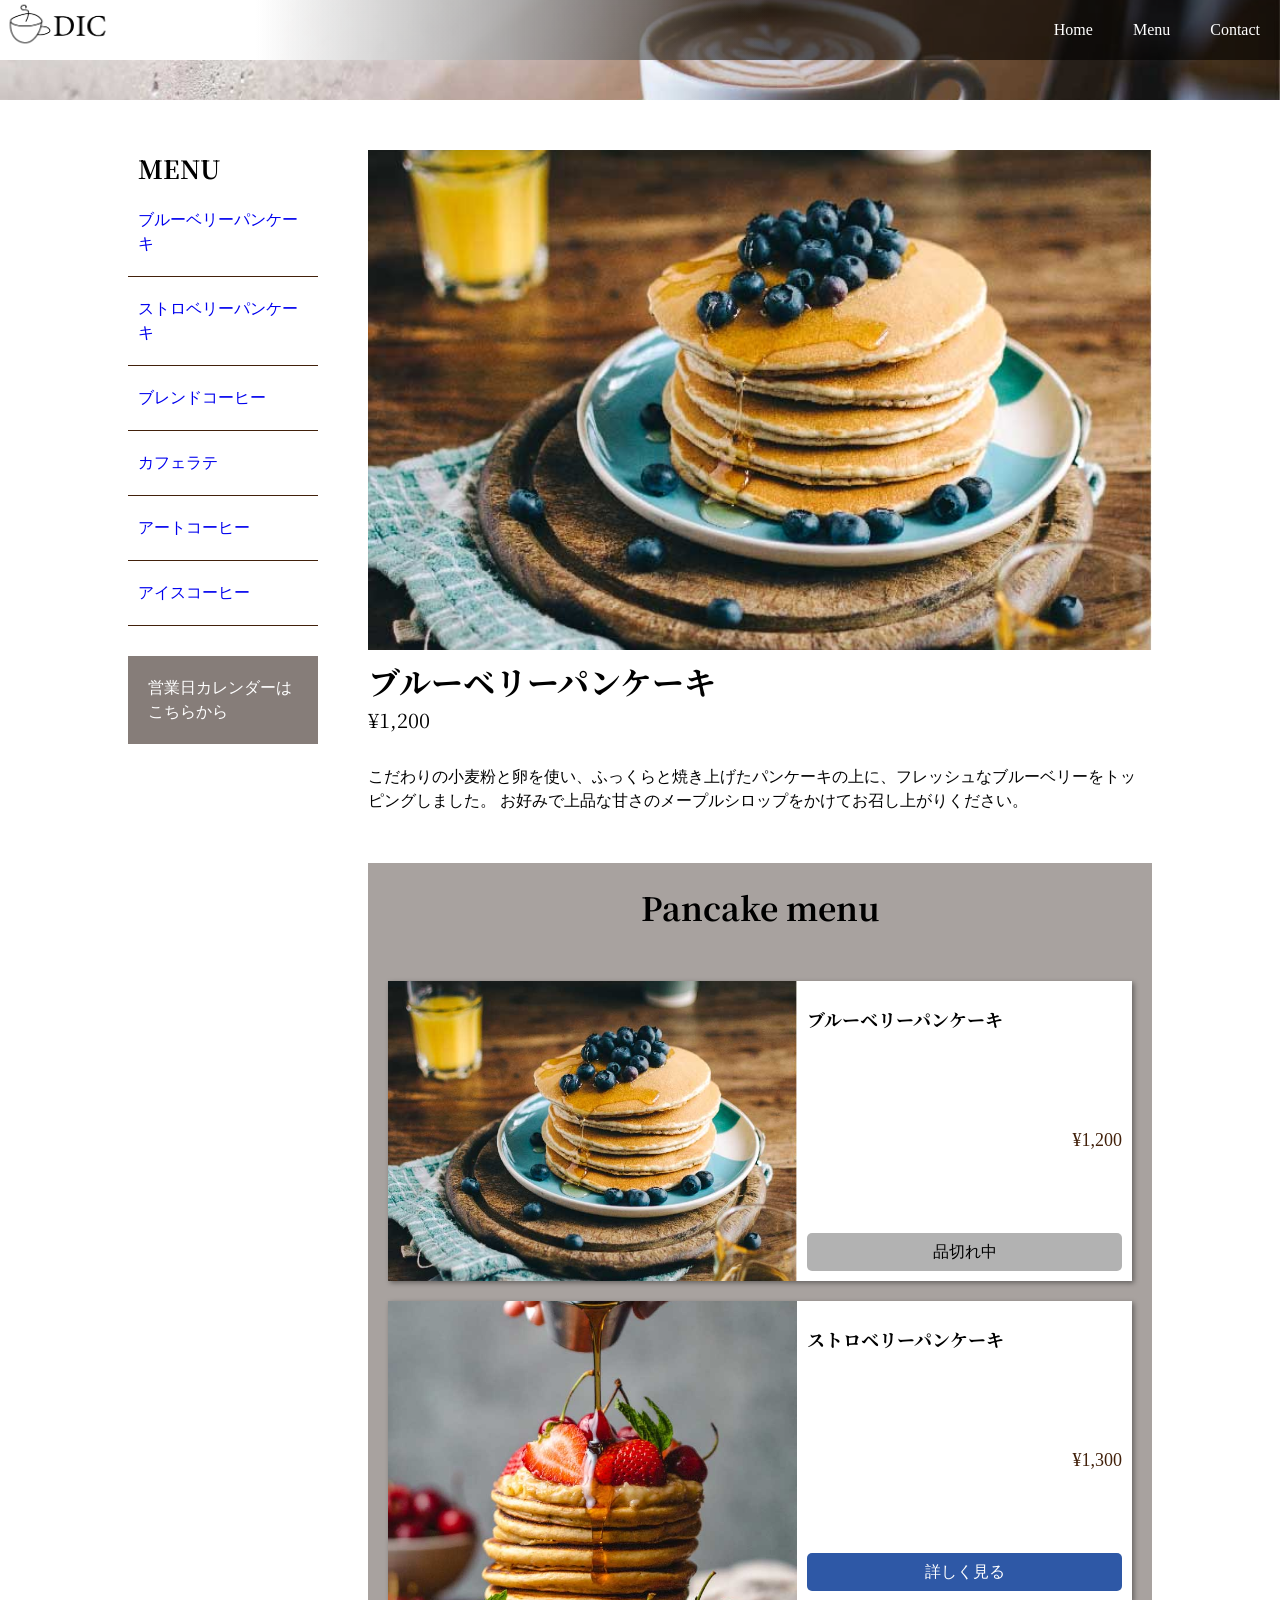
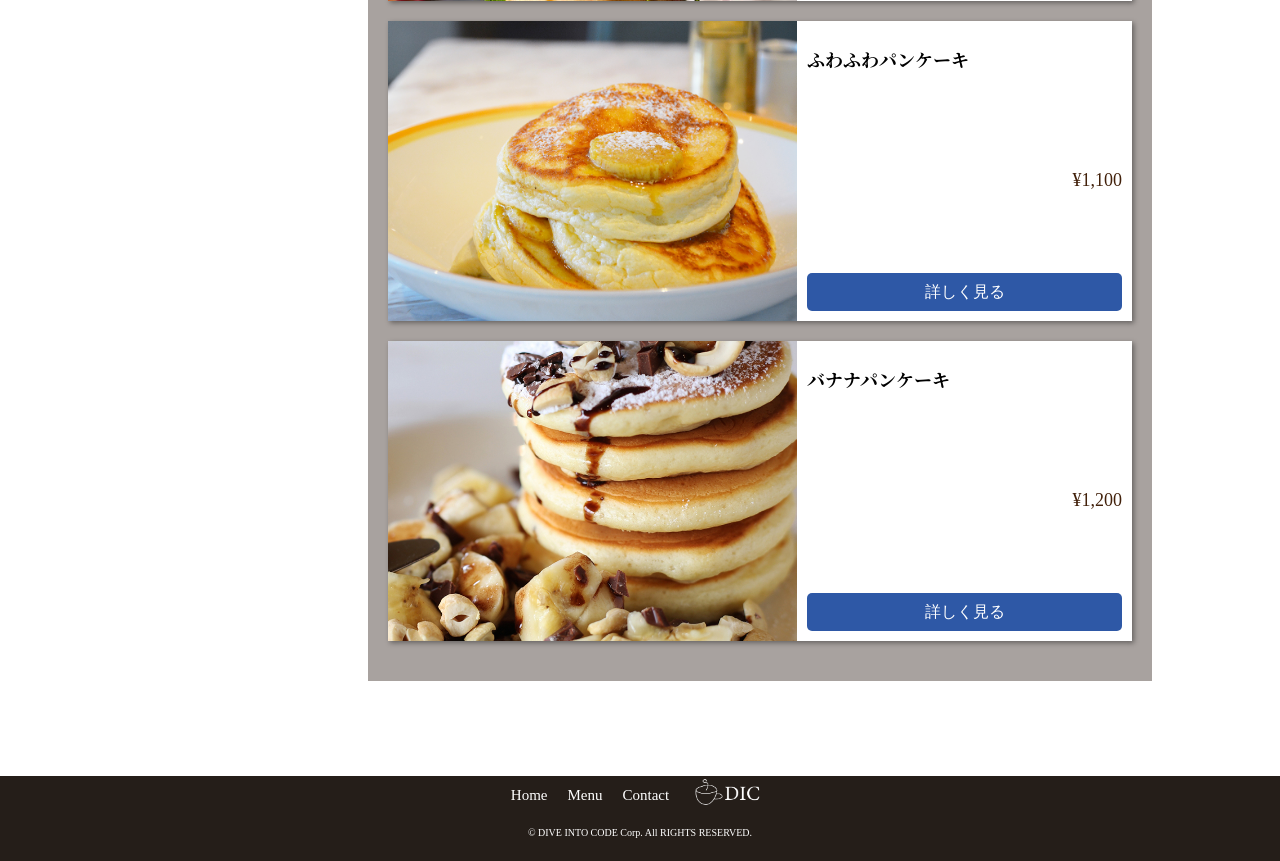
==== menu.html @ f594f24d "Merge bbb406f1175817c0da4ff9683591c1c044b6e471 into 86d24c7155bcbd02d6b9688bcfb902efb81bfc75" ====
<!DOCTYPE html>
<html>
  <head>
    <title>DIC cafe</title>
    <link href="css/normalize.css" rel="stylesheet">
    <link href="css/main.css" rel="stylesheet">
    <link href="https://fonts.googleapis.com/css2?family=Noto+Serif+JP:wght@400;700&display=swap" rel="stylesheet">
  </head>
  <body>
    <header>
      <nav class="header_nav">
        <a href="index.html"><img src="images/sample_logo_k.png" class="logo"></a>
        <ul class="global_nav">
          <a href="index.html" class="global_nav_item">
            <li>Home</li>
          </a>
          <a href="menu.html" class="global_nav_item">
            <li>Menu</li>
          </a>
          <a href="contact.html" class="global_nav_item">
            <li>Contact</li>
          </a>
        </ul>
      </nav>
      <div class="menu_key section_inner">
      </div>
    </header>
    <div class="wrapper section_inner">
      <nav class="side_menu">
        <h1 class="side_menu_title">MENU</h1>
        <ul>
          <a href="blueberry_pancakes.html" class="side_menu_item">
            <li>ブルーベリーパンケーキ</li>
          </a>
          <a href="strawberry_pancakes.html" class="side_menu_item">
            <li>ストロベリーパンケーキ</li>
          </a>
          <a href="#" class="side_menu_item">
            <li>ブレンドコーヒー</li>
          </a>
          <a href="#" class="side_menu_item">
            <li>カフェラテ</li>
          </a>
          <a href="#" class="side_menu_item">
            <li>アートコーヒー</li>
          </a>
          <a href="#" class="side_menu_item">
            <li>アイスコーヒー</li>
          </a>
        </ul>
        <aside class="side_ad">
          営業日カレンダーはこちらから
        </aside>
      </nav>
      <article class="main">
        <section>
          <img src="images/sample_pancake1.jpg" class="menu_image">
          <h1 class="menu_name">ブルーベリーパンケーキ</h1>
          <p class="menu_price">¥1,200</p>
          <p>
            こだわりの小麦粉と卵を使い、ふっくらと焼き上げたパンケーキの上に、フレッシュなブルーベリーをトッピングしました。
            お好みで上品な甘さのメープルシロップをかけてお召し上がりください。
          </p>
        </section>
       
        <section class="pancake_menu">
          <h1 class="section_title">Pancake menu</h1>
          <ul class="menu_list2">
            <li class="menu_item2">
              <div class="menu_item_content">
                <h2 class="menu_item_title">ブルーベリーパンケーキ</h2>
                <p class="menu_item_price">¥1,200</p>
                <button class="btn btn-disabled">品切れ中</button>
              </div>
              <img src="images/sample_pancake1.jpg" class="menu_item_image">
            </li>
            <li class="menu_item2">
              <div class="menu_item_content">
                <h2 class="menu_item_title">ストロベリーパンケーキ</h2>
                <p class="menu_item_price">¥1,300</p>
                <button class="btn btn-detail">詳しく見る</button>
              </div>
              <img src="images/sample_pancake2.jpg" class="menu_item_image">
            </li>
            <li class="menu_item2">
              <div class="menu_item_content">
                <h2 class="menu_item_title">ふわふわパンケーキ</h2>
                <p class="menu_item_price">¥1,100</p>
                <button class="btn btn-detail">詳しく見る</button>
              </div>
              <img src="images/sample_pancake3.jpg" class="menu_item_image">
            </li>
            <li class="menu_item2">
              <div class="menu_item_content">
                <h2 class="menu_item_title">バナナパンケーキ</h2>
                <p class="menu_item_price">¥1,200</p>
                <button class="btn btn-detail">詳しく見る</button>
              </div>
              <img src="images/sample_pancake4.jpg" class="menu_item_image">
            </li>
          </ul>
        </section>
      </article>
    </div>
    <footer class="footer">
      <nav>
        <ul class="footer_nav">
          <a href="index.html" class="footer_nav_item">
            <li>Home</li>
          </a>
          <a href="menu.html" class="footer_nav_item">
            <li>Menu</li>
          </a>
          <a href="contact.html" class="footer_nav_item">
            <li>Contact</li>
          </a>
          <a href="index.html" class="footer_nav_item">
            <li>
              <img src="images/sample_logo_w.png" class="footer_logo">
            </li>
          </a>
        </ul>
      </nav>
      <p class="footer_right">© DIVE INTO CODE Corp. All RIGHTS RESERVED.</p>
    </footer>
  </body>
</html>
---- css/main.css ----
@import 'bulma/css/bulma.css';
html {
  height: 100%;
}
body {
  position: relative;
  padding-bottom: 75px;
  min-height: 100%;
}
.center {
  text-align: center;
}

/* header */
.header_nav {
  background: linear-gradient(90deg, #fff 20%, rgba(0,0,0,.6) 60%);
  display: flex;
  justify-content: space-between;
  align-items: stretch;
  height: 60px;
  position: fixed;
  top: 0;
  width: 100%;
}
.logo {
  width: 120px;
  display: flex;
  align-items: center;
}
.logo img{
  width: 100%;
}
.global_nav {
  display: flex;
  justify-content: flex-end;
  align-items: stretch;
}
.global_nav_item {
  padding: 0 20px;
  display: flex;
  flex-direction: column;
  justify-content: center;
  color: #fff;
  text-decoration: none;
}
.global_nav_item:hover {
  background: #fff;
  color: #42210b;
}

/* footer */
.footer {
  width: 100%;
  background: #251e19;
  position: absolute;
  bottom: -75px;
  padding-bottom: 10px;
  height: 75px;
}
.footer_nav {
  display: flex;
  justify-content: center;
  margin-bottom: 10px;
}
.footer_nav_item {
  padding: 0 10px;
  display: flex;
  flex-direction: column;
  justify-content: center;
  color: white;
  text-decoration: none;
  font-size: 15px;
}
.footer_logo {
  width: 80px;
}
.footer_right {
  color: white;
  text-align: center;
  font-size: 10px;
}

/* キービジュアル */
.key {
  height: 500px;
  background: center / cover no-repeat url("../images/sample_key.jpg");
  display: flex;
  flex-direction: column;
  justify-content: center;
  font-family: 'Noto Serif JP', serif;
}
.key h1{
  font-size: 2.5rem;
}

/* コンセプトセクション */
.concept_inner {
  display: flex;
  justify-content: space-between;
}
.concept_content {
  width: 60%;
}
.concept_image {
  width: 35%;
}

/* セクション共通 */
.section_inner {
  padding: 50px 10% 30px;
}
.section_title {
  font-family: 'Noto Serif JP', serif;
  text-align: center;
  margin-bottom: 50px;
}

/* 店舗情報セクション */
.info {
  display: flex;
}
.info_title {
  width: 80px;
}
.frame_area {
  position: relative;
  width: 100%;
  padding-top: 56.25%;
}
.frame_child{
  position: absolute;
  top: 0;
  right: 0;
  width: 100%;
  height: 100%;
}

/* メニューセクション */
.menu_section {
  background: url("../images/sample_menu_bg.jpg") no-repeat bottom;
  background-attachment: fixed;
}
.menu_title {
  display: inline-block;
  font-family: 'Noto Serif JP', serif;
  text-align: center;
  font-size: 1.5rem;
  color: #42210b;
  border-bottom: solid #42210b 1px;
  margin-bottom: 20px;
}

.coffee_menu {
  background: #fff;
  padding: 20px;
}
.caffee_menu_list_item {
  width: 49%;
  display: flex;
  flex-direction: row-reverse;
  align-items: center;
  padding: 10px;
}
.caffee_menu_image {
  width: 20%;
  border-radius: 50%;
}
.caffee_menu_content {
  width: 80%;
  padding: 10px;
}


/* メニューページ */
.menu_key {
  height: 100px;
  background: url("../images/sample_key.jpg") no-repeat center;
  background-size: cover;
}
.wrapper {
  display: flex;
}
.main {
  padding: 0 0 0 50px;
  width: calc(100% - 200px);
}

/* メニューページ - サイドメニュー */
.side_menu {
  width: 200px;
}
.side_menu_title {
  font-family: 'Noto Serif JP', serif;
  font-size: 25px;
  padding-left: 10px;
}
.side_menu_item {
  padding: 20px 10px;
  border-bottom: solid #42210b 1px;
  display: block;
  text-decoration: none;
}
.side_menu_item:hover {
  background: rgba(83,71,65,.3);
}
.side_ad {
  color: #fff;
  background: rgba(83,71,65,.7);
  padding: 20px;
  margin: 30px 0;
}

/* メニューページ - メイン */
.menu_image {
  width: 100%;
  height: 500px;
  object-fit: cover;
}
.menu_name {
  font-family: 'Noto Serif JP', serif;
}
.menu_price {
  font-family: 'Noto Serif JP', serif;
  font-size: 20px;
  margin-bottom: 30px;
}

.pancake_menu {
  background: rgba(83,71,65,.5);
  padding: 20px;
  margin-top: 50px;
}

/* cambio del css del menu */
.menu_list2 {
  justify-content: space-between;
  flex-wrap: wrap;
}
.menu_item2 {
  display: flex;
  flex-direction: row-reverse;
  box-shadow: 2px 2px 5px rgba(0,0,0,0.4);
  margin-bottom: 20px;
}


/* メニューアイテムコンポーネント */
.menu_list {
  display: flex;
  justify-content: space-between;
  flex-wrap: wrap;
}

.menu_list_recommended {
  /* トップページのメニューリストには別途paddingの設定（マルチクラス） */
  padding-bottom: 50px;
}

.menu_item {
  width: 49%;
  display: flex;
  flex-direction: row-reverse;
  box-shadow: 2px 2px 5px rgba(0,0,0,0.4);
  margin-bottom: 20px;
}
.menu_item_content {
  width: 45%;
  padding: 10px;
  display: flex;
  flex-direction: column;
  justify-content: space-between;
  background: #fff;
}
.menu_item_image {
  width: 55%;
  object-fit: cover;
  height: 300px;
}
.menu_item_price {
  color: #42210b;
  font-size: 18px;
  text-align: right;
}

.menu_item_title {
  font-size: 18px;
  font-family: 'Noto Serif JP', serif;
}

/* ボタンコンポーネント */
.btn {
  padding: 10px 20px;
  border: none;
  border-radius: 5px;
}
.btn-detail {
  background:#2e58a6;
  color: #fff;
}
.btn-disabled {
  background: rgba(0,0,0,0.3);
}
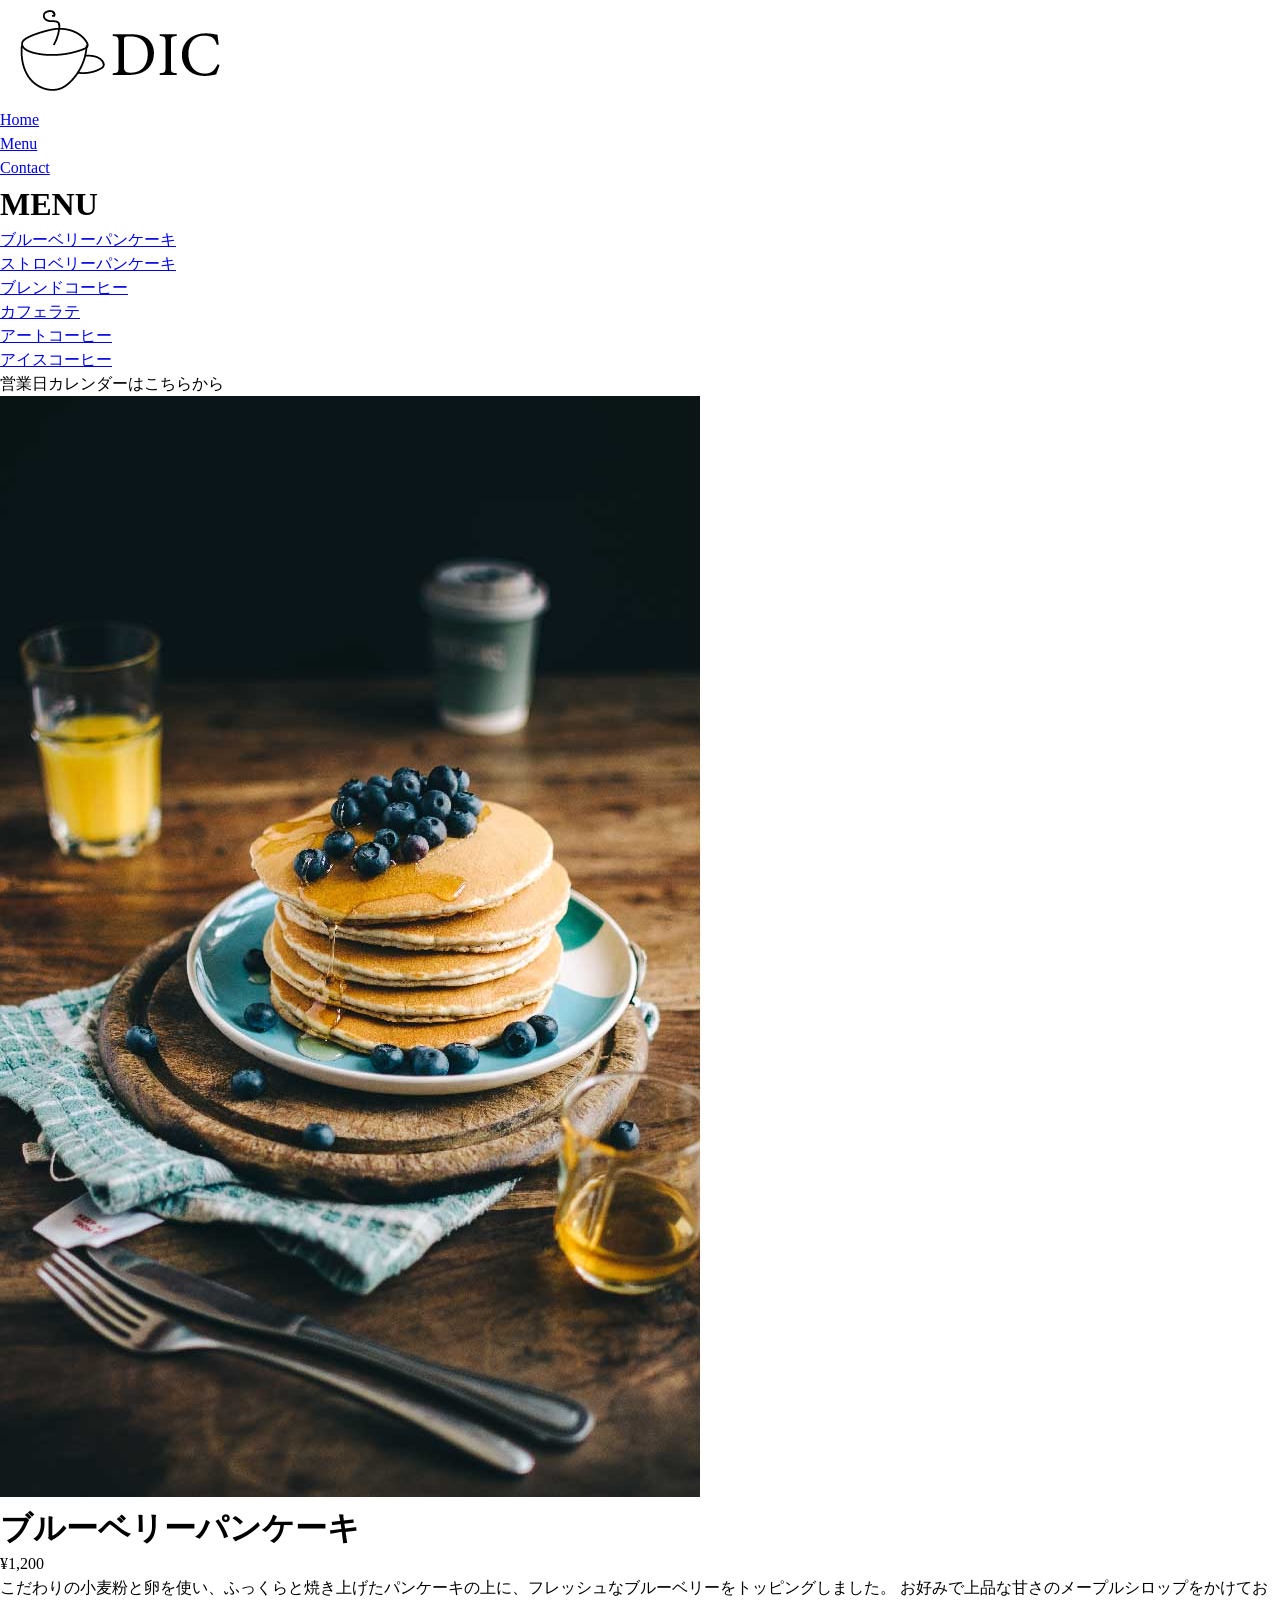
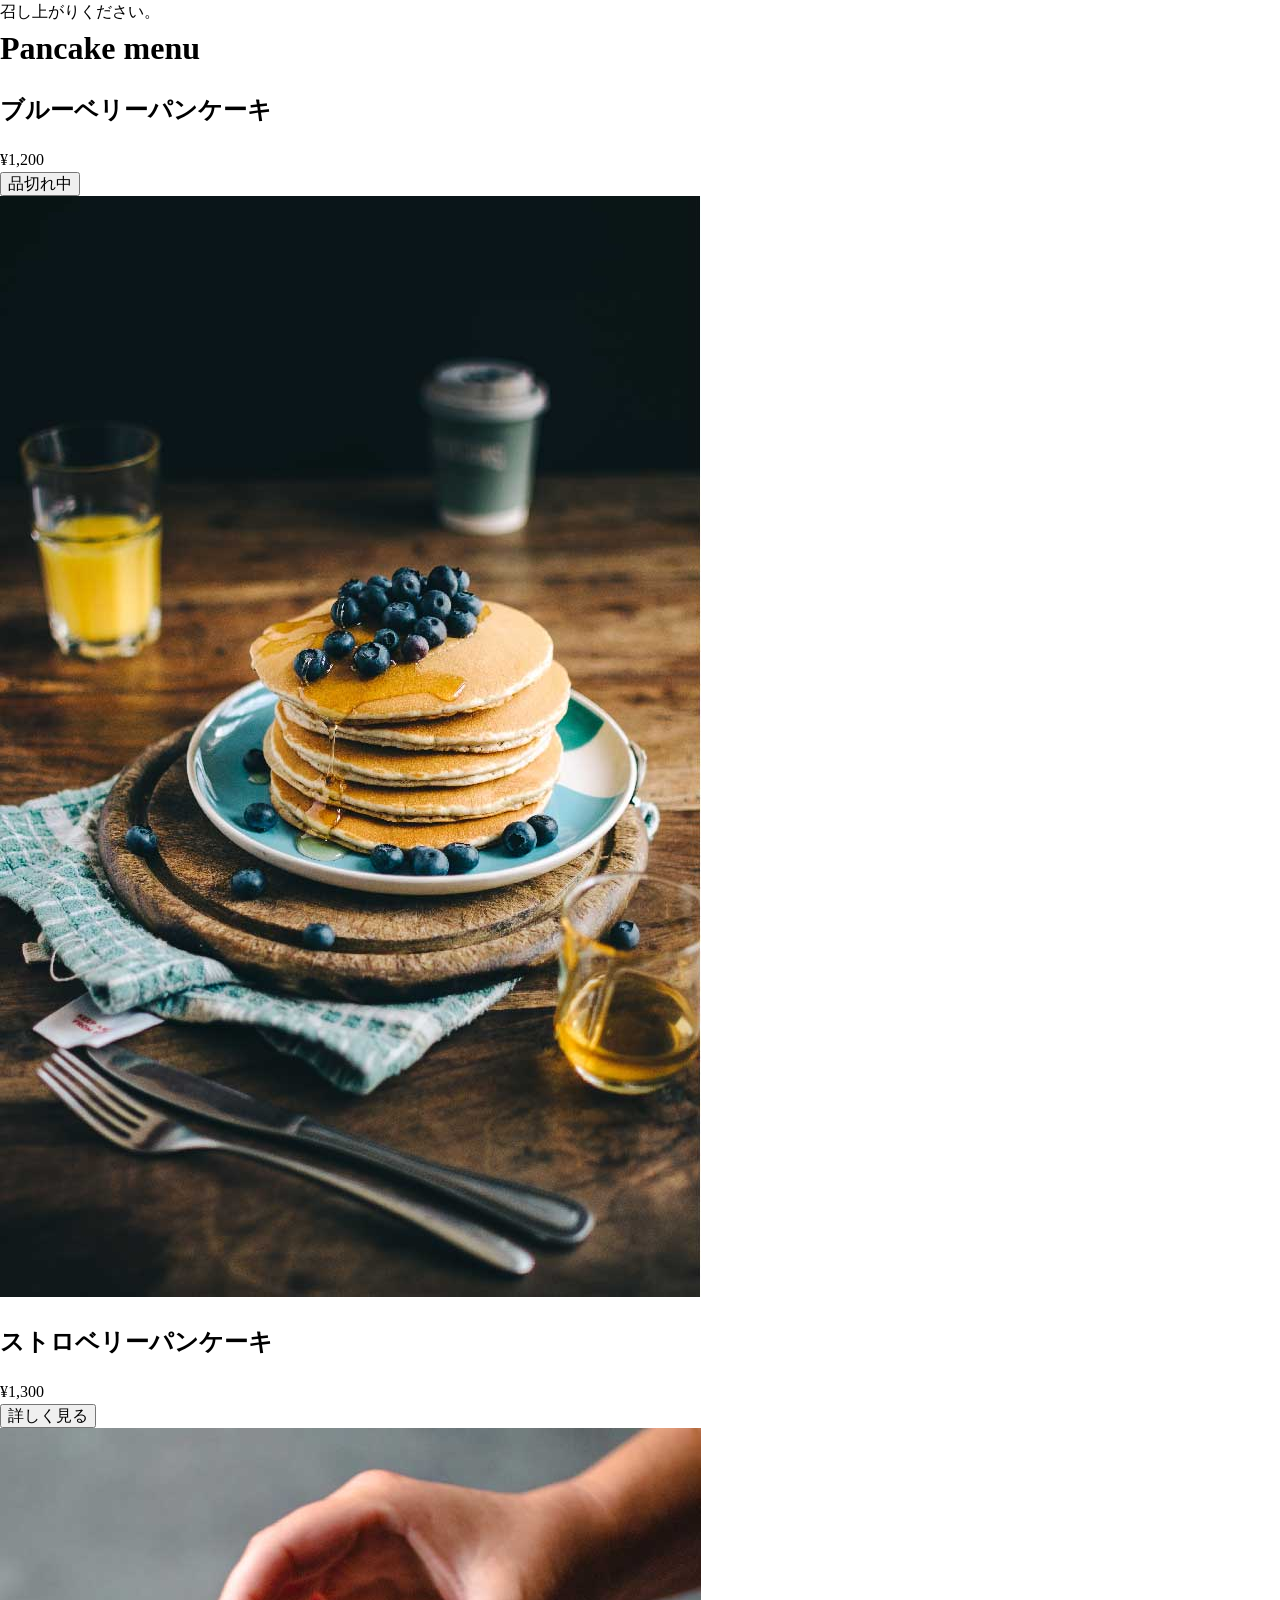
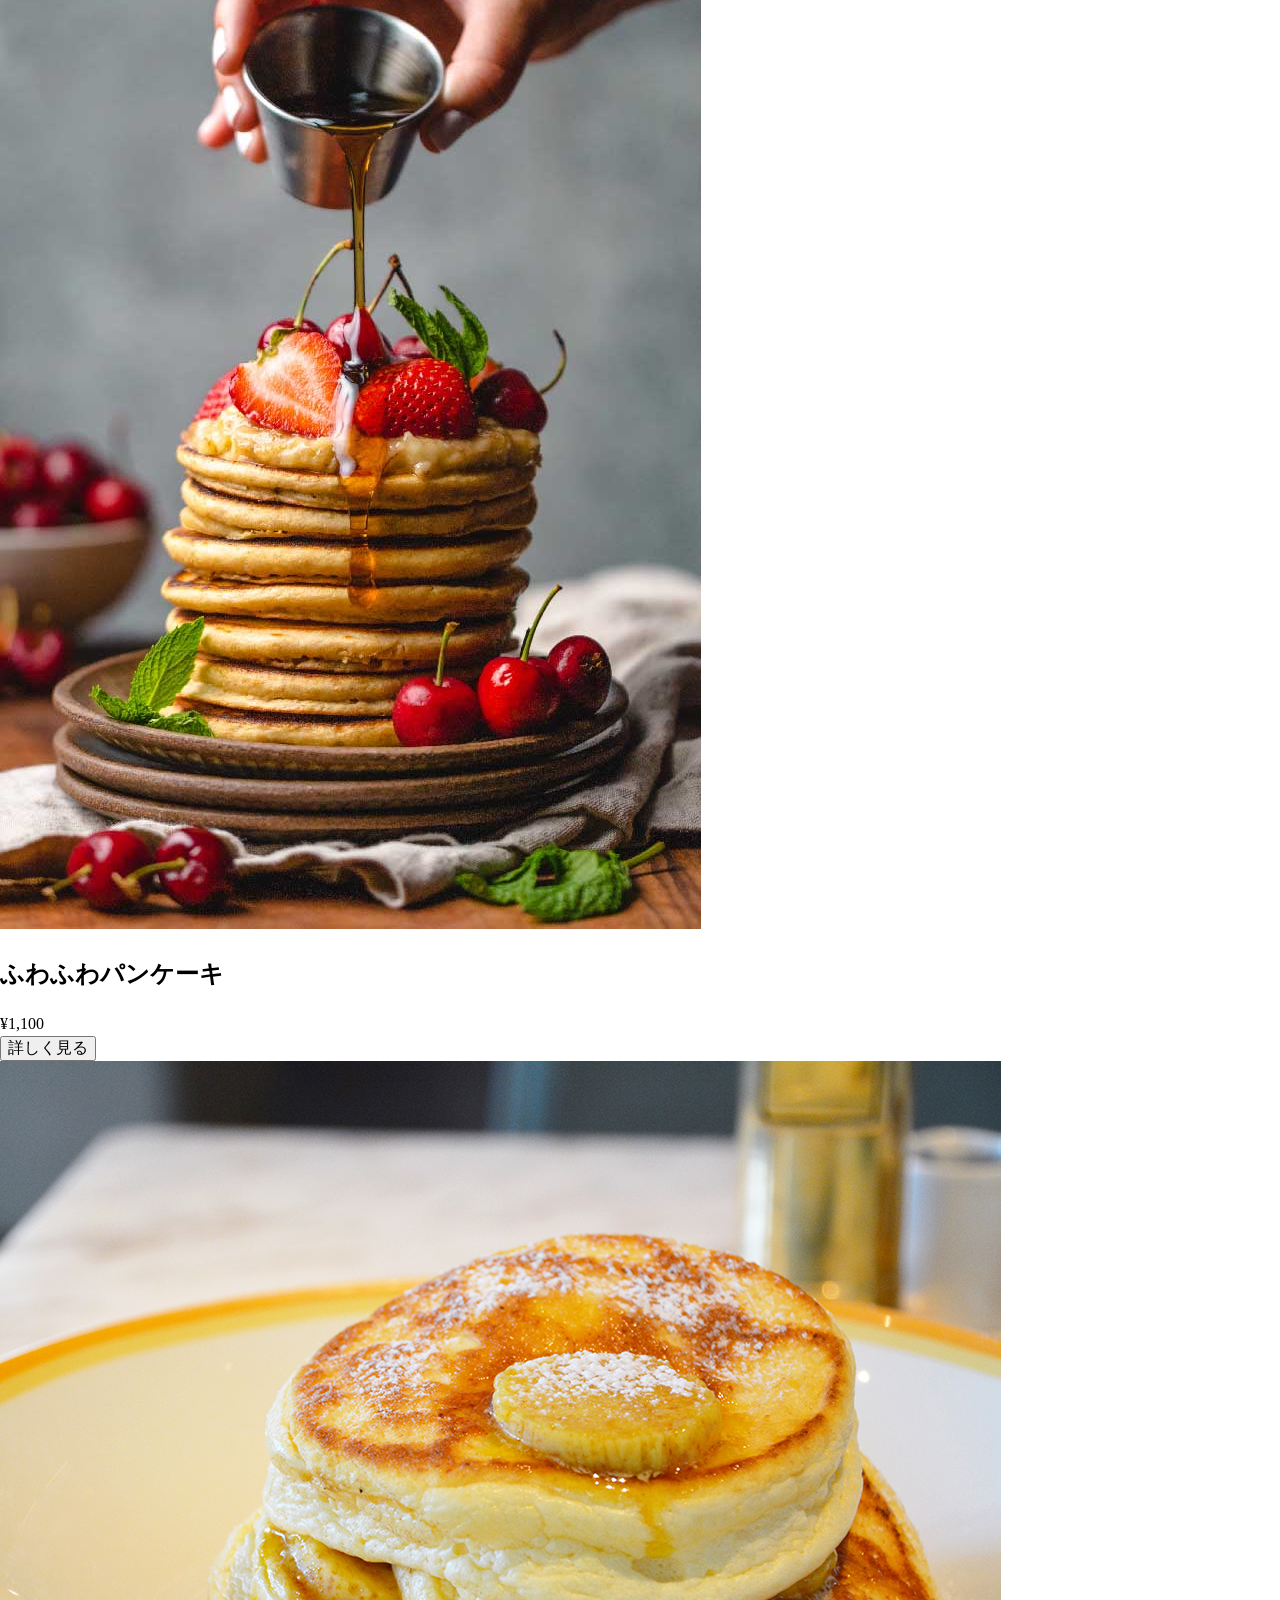
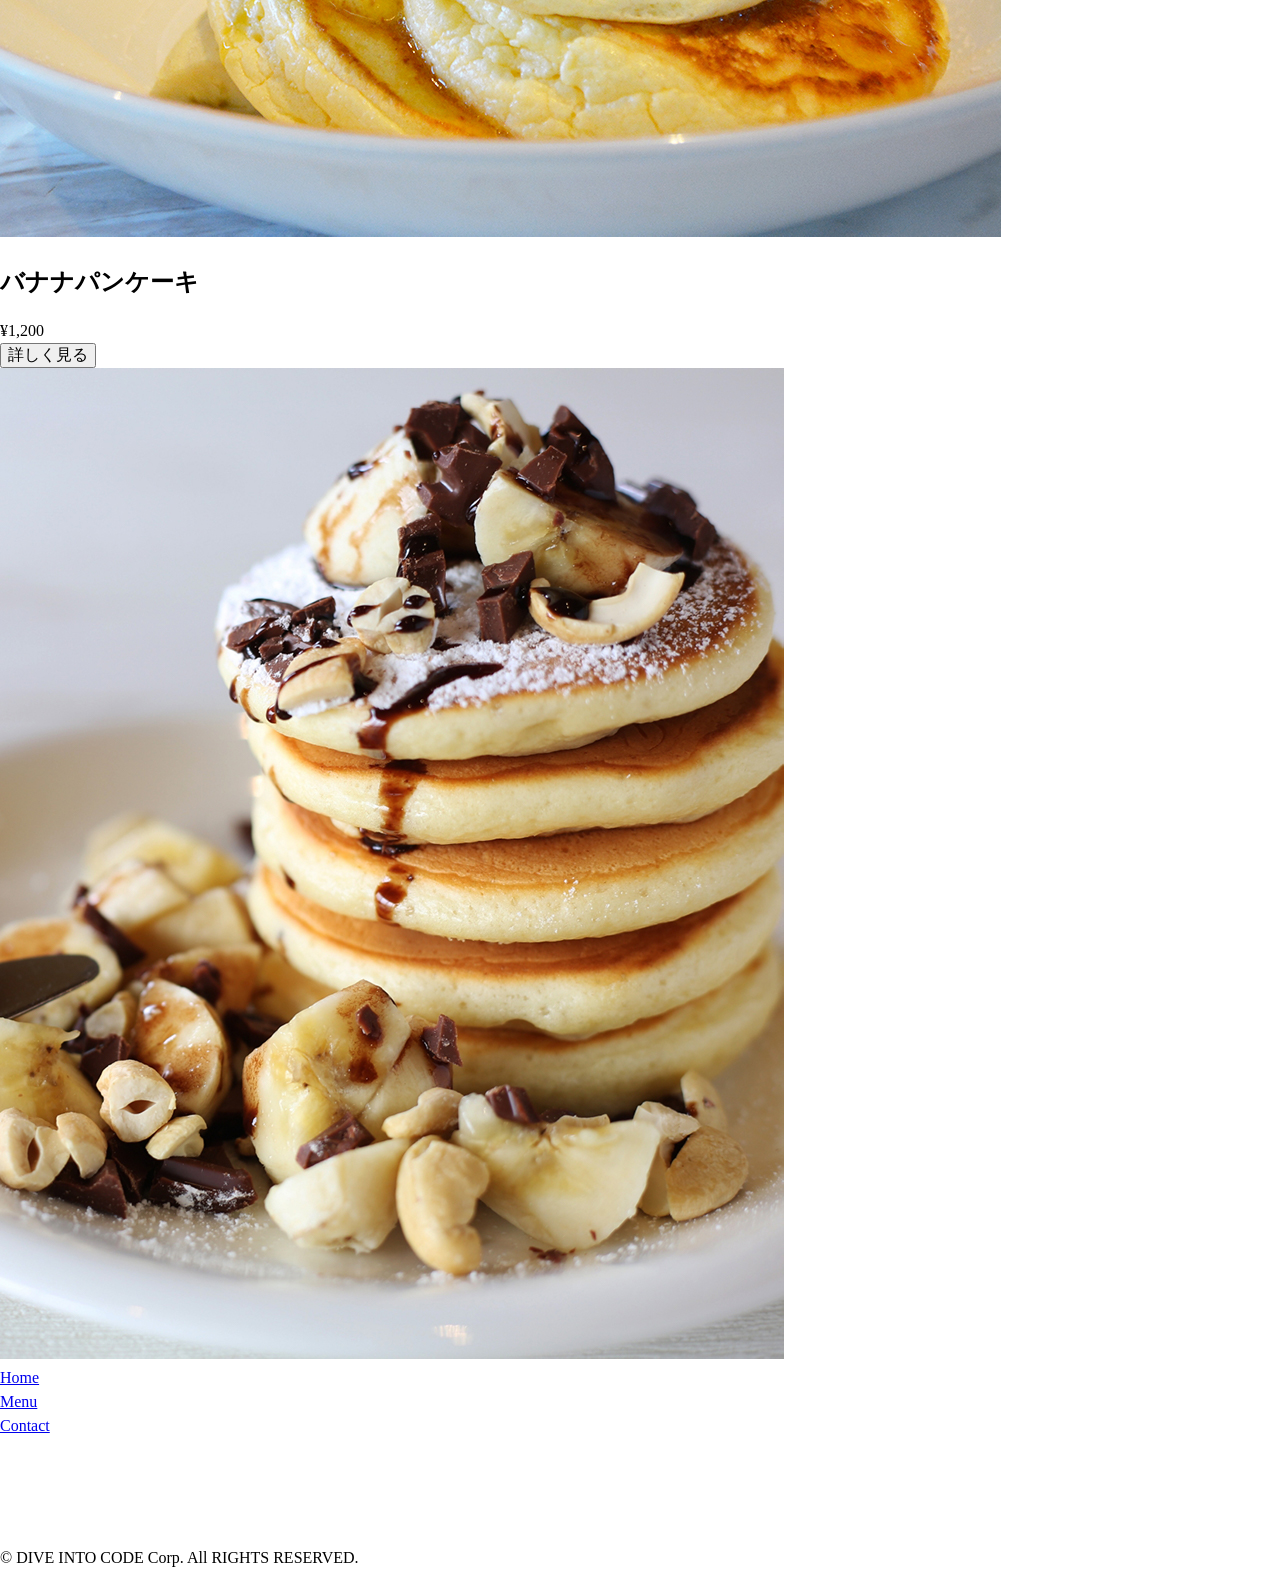
==== commit 6d38e187: "commit nuevo" ====
--- a/menu.html
+++ b/menu.html
@@ -1,127 +1,125 @@
-<!DOCTYPE html>
-<html>
-  <head>
-    <title>DIC cafe</title>
-    <link href="css/normalize.css" rel="stylesheet">
-    <link href="css/main.css" rel="stylesheet">
-    <link href="https://fonts.googleapis.com/css2?family=Noto+Serif+JP:wght@400;700&display=swap" rel="stylesheet">
-  </head>
-  <body>
-    <header>
-      <nav class="header_nav">
-        <a href="index.html"><img src="images/sample_logo_k.png" class="logo"></a>
-        <ul class="global_nav">
-          <a href="index.html" class="global_nav_item">
-            <li>Home</li>
-          </a>
-          <a href="menu.html" class="global_nav_item">
-            <li>Menu</li>
-          </a>
-          <a href="contact.html" class="global_nav_item">
-            <li>Contact</li>
-          </a>
-        </ul>
-      </nav>
-      <div class="menu_key section_inner">
-      </div>
-    </header>
-    <div class="wrapper section_inner">
-      <nav class="side_menu">
-        <h1 class="side_menu_title">MENU</h1>
-        <ul>
-          <a href="blueberry_pancakes.html" class="side_menu_item">
-            <li>ブルーベリーパンケーキ</li>
-          </a>
-          <a href="strawberry_pancakes.html" class="side_menu_item">
-            <li>ストロベリーパンケーキ</li>
-          </a>
-          <a href="#" class="side_menu_item">
-            <li>ブレンドコーヒー</li>
-          </a>
-          <a href="#" class="side_menu_item">
-            <li>カフェラテ</li>
-          </a>
-          <a href="#" class="side_menu_item">
-            <li>アートコーヒー</li>
-          </a>
-          <a href="#" class="side_menu_item">
-            <li>アイスコーヒー</li>
-          </a>
-        </ul>
-        <aside class="side_ad">
-          営業日カレンダーはこちらから
-        </aside>
-      </nav>
-      <article class="main">
-        <section>
-          <img src="images/sample_pancake1.jpg" class="menu_image">
-          <h1 class="menu_name">ブルーベリーパンケーキ</h1>
-          <p class="menu_price">¥1,200</p>
-          <p>
-            こだわりの小麦粉と卵を使い、ふっくらと焼き上げたパンケーキの上に、フレッシュなブルーベリーをトッピングしました。
-            お好みで上品な甘さのメープルシロップをかけてお召し上がりください。
-          </p>
-        </section>
-       
-        <section class="pancake_menu">
-          <h1 class="section_title">Pancake menu</h1>
-          <ul class="menu_list2">
-            <li class="menu_item2">
-              <div class="menu_item_content">
-                <h2 class="menu_item_title">ブルーベリーパンケーキ</h2>
-                <p class="menu_item_price">¥1,200</p>
-                <button class="btn btn-disabled">品切れ中</button>
-              </div>
-              <img src="images/sample_pancake1.jpg" class="menu_item_image">
-            </li>
-            <li class="menu_item2">
-              <div class="menu_item_content">
-                <h2 class="menu_item_title">ストロベリーパンケーキ</h2>
-                <p class="menu_item_price">¥1,300</p>
-                <button class="btn btn-detail">詳しく見る</button>
-              </div>
-              <img src="images/sample_pancake2.jpg" class="menu_item_image">
-            </li>
-            <li class="menu_item2">
-              <div class="menu_item_content">
-                <h2 class="menu_item_title">ふわふわパンケーキ</h2>
-                <p class="menu_item_price">¥1,100</p>
-                <button class="btn btn-detail">詳しく見る</button>
-              </div>
-              <img src="images/sample_pancake3.jpg" class="menu_item_image">
-            </li>
-            <li class="menu_item2">
-              <div class="menu_item_content">
-                <h2 class="menu_item_title">バナナパンケーキ</h2>
-                <p class="menu_item_price">¥1,200</p>
-                <button class="btn btn-detail">詳しく見る</button>
-              </div>
-              <img src="images/sample_pancake4.jpg" class="menu_item_image">
-            </li>
-          </ul>
-        </section>
-      </article>
-    </div>
-    <footer class="footer">
-      <nav>
-        <ul class="footer_nav">
-          <a href="index.html" class="footer_nav_item">
-            <li>Home</li>
-          </a>
-          <a href="menu.html" class="footer_nav_item">
-            <li>Menu</li>
-          </a>
-          <a href="contact.html" class="footer_nav_item">
-            <li>Contact</li>
-          </a>
-          <a href="index.html" class="footer_nav_item">
-            <li>
-              <img src="images/sample_logo_w.png" class="footer_logo">
-            </li>
-          </a>
-        </ul>
-      </nav>
-      <p class="footer_right">© DIVE INTO CODE Corp. All RIGHTS RESERVED.</p>
-    </footer>
-  </body>
+<!DOCTYPE html>
+<html>
+  <head>
+    <title>DIC cafe</title>
+    <link href="css/normalize.css" rel="stylesheet">
+    <link href="css/main.css" rel="stylesheet">
+    <link href="https://fonts.googleapis.com/css2?family=Noto+Serif+JP:wght@400;700&display=swap" rel="stylesheet">
+  </head>
+  <body>
+    <header>
+      <nav class="header_nav">
+        <a href="index.html"><img src="images/sample_logo_k.png" class="logo"></a>
+        <ul class="global_nav">
+          <a href="index.html" class="global_nav_item">
+            <li>Home</li>
+          </a>
+          <a href="menu.html" class="global_nav_item">
+            <li>Menu</li>
+          </a>
+          <a href="contact.html" class="global_nav_item">
+            <li>Contact</li>
+          </a>
+        </ul>
+      </nav>
+      <div class="menu_key section_inner"></div>
+    </header>
+    <div class="wrapper section_inner">
+      <nav class="side_menu">
+        <h1 class="side_menu_title">MENU</h1>
+        <ul>
+          <a href="blueberry_pancakes.html" class="side_menu_item">
+            <li>ブルーベリーパンケーキ</li>
+          </a>
+          <a href="strawberry_pancakes.html" class="side_menu_item">
+            <li>ストロベリーパンケーキ</li>
+          </a>
+          <a href="#" class="side_menu_item">
+            <li>ブレンドコーヒー</li>
+          </a>
+          <a href="#" class="side_menu_item">
+            <li>カフェラテ</li>
+          </a>
+          <a href="#" class="side_menu_item">
+            <li>アートコーヒー</li>
+          </a>
+          <a href="#" class="side_menu_item">
+            <li>アイスコーヒー</li>
+          </a>
+        </ul>
+        <aside class="side_ad">
+          営業日カレンダーはこちらから
+        </aside>
+      </nav>
+      <article class="main">
+        <section>
+          <img src="images/sample_pancake1.jpg" class="menu_image">
+          <h1 class="menu_name">ブルーベリーパンケーキ</h1>
+          <p class="menu_price">¥1,200</p>
+          <p>
+            こだわりの小麦粉と卵を使い、ふっくらと焼き上げたパンケーキの上に、フレッシュなブルーベリーをトッピングしました。
+            お好みで上品な甘さのメープルシロップをかけてお召し上がりください。
+          </p>
+        </section>
+        <section class="pancake_menu_section">
+          <h1 class="section_title">Pancake menu</h1>
+          <ul class="pancake_menu_list">
+            <li class="pancake_menu_item">
+              <div class="pancake_menu_item_content">
+                <h2 class="menu_item_title">ブルーベリーパンケーキ</h2>
+                <p class="menu_item_price">¥1,200</p>
+                <button class="btn btn-disabled">品切れ中</button>
+              </div>
+              <img src="images/sample_pancake1.jpg" class="pancake_menu_item_image">
+            </li>
+            <li class="pancake_menu_item">
+              <div class="pancake_menu_item_content">
+                <h2 class="menu_item_title">ストロベリーパンケーキ</h2>
+                <p class="menu_item_price">¥1,300</p>
+                <button class="btn btn-detail">詳しく見る</button>
+              </div>
+              <img src="images/sample_pancake2.jpg" class="pancake_menu_item_image">
+            </li>
+            <li class="pancake_menu_item">
+              <div class="pancake_menu_item_content">
+                <h2 class="menu_item_title">ふわふわパンケーキ</h2>
+                <p class="menu_item_price">¥1,100</p>
+                <button class="btn btn-detail">詳しく見る</button>
+              </div>
+              <img src="images/sample_pancake3.jpg" class="pancake_menu_item_image">
+            </li>
+            <li class="pancake_menu_item">
+              <div class="pancake_menu_item_content">
+                <h2 class="menu_item_title">バナナパンケーキ</h2>
+                <p class="menu_item_price">¥1,200</p>
+                <button class="btn btn-detail">詳しく見る</button>
+              </div>
+              <img src="images/sample_pancake4.jpg" class="pancake_menu_item_image">
+            </li>
+          </ul>
+        </section>
+      </article>
+    </div>
+    <footer class="footer">
+      <nav>
+        <ul class="footer_nav">
+          <a href="index.html" class="footer_nav_item">
+            <li>Home</li>
+          </a>
+          <a href="menu.html" class="footer_nav_item">
+            <li>Menu</li>
+          </a>
+          <a href="contact.html" class="footer_nav_item">
+            <li>Contact</li>
+          </a>
+          <a href="index.html" class="footer_nav_item">
+            <li>
+              <img src="images/sample_logo_w.png" class="footer_logo">
+            </li>
+          </a>
+        </ul>
+      </nav>
+      <p class="footer_right">© DIVE INTO CODE Corp. All RIGHTS RESERVED.</p>
+    </footer>
+  </body>
 </html>
--- a/css/main.css
+++ b/css/main.css
@@ -1,302 +1,277 @@
-@import 'bulma/css/bulma.css';
+@import  'bulma/css/bulma.css' ;
 html {
-  height: 100%;
-}
-body {
-  position: relative;
-  padding-bottom: 75px;
-  min-height: 100%;
-}
-.center {
-  text-align: center;
-}
-
-/* header */
-.header_nav {
-  background: linear-gradient(90deg, #fff 20%, rgba(0,0,0,.6) 60%);
-  display: flex;
-  justify-content: space-between;
-  align-items: stretch;
-  height: 60px;
-  position: fixed;
-  top: 0;
-  width: 100%;
-}
-.logo {
-  width: 120px;
-  display: flex;
-  align-items: center;
-}
-.logo img{
-  width: 100%;
-}
-.global_nav {
-  display: flex;
-  justify-content: flex-end;
-  align-items: stretch;
-}
-.global_nav_item {
-  padding: 0 20px;
-  display: flex;
-  flex-direction: column;
-  justify-content: center;
-  color: #fff;
-  text-decoration: none;
-}
-.global_nav_item:hover {
-  background: #fff;
-  color: #42210b;
-}
-
-/* footer */
-.footer {
-  width: 100%;
-  background: #251e19;
-  position: absolute;
-  bottom: -75px;
-  padding-bottom: 10px;
-  height: 75px;
-}
-.footer_nav {
-  display: flex;
-  justify-content: center;
-  margin-bottom: 10px;
-}
-.footer_nav_item {
-  padding: 0 10px;
-  display: flex;
-  flex-direction: column;
-  justify-content: center;
-  color: white;
-  text-decoration: none;
-  font-size: 15px;
-}
-.footer_logo {
-  width: 80px;
-}
-.footer_right {
-  color: white;
-  text-align: center;
-  font-size: 10px;
-}
-
+  altura :  100 % ;
+}
+cuerpo {
+  posición : relativa;
+  fondo de relleno :  75 px ;
+  altura mínima :  100 % ;
+}
+. centro {
+  alineación de texto : centro;
+}
+/* encabezado */
+. encabezado_nav {
+  fondo :  gradiente lineal ( 90 grados ,  # fff  20 % ,  rgba ( 0 , 0 , 0 , .6 ) 60 % );
+  pantalla : flexible;
+  justificar contenido : espacio entre;
+  alinear elementos : estirar;
+  altura :  60 píxeles ;
+  posición : fija;
+  arriba :  0 ;
+  ancho :  100 % ;
+}
+. logotipo {
+  ancho :  120 píxeles ;
+  pantalla : flexible;
+  alinear elementos : centro;
+}
+. imagen del logotipo  {
+  ancho :  100 % ;
+}
+. navegación_global {
+  pantalla : flexible;
+  justificar-contenido : extremo flexible;
+  alinear elementos : estirar;
+}
+. global_nav_item {
+  relleno :  0  20 px ;
+  pantalla : flexible;
+  dirección flexible : columna;
+  justificar contenido : centro;
+  color :  #fff ; _
+  decoración de texto : ninguna;
+}
+. global_nav_item : flotar {
+  fondo :  #fff ; _
+  color :  # 42210b ;
+}
+/* pie de página */
+. pie de página {
+  ancho :  100 % ;
+  fondo :  # 251e19 ;
+  posición : absoluta;
+  abajo :  -75 px ;
+  fondo de relleno :  10 px ;
+  altura :  75 píxeles ;
+}
+. pie de página_nav {
+  pantalla : flexible;
+  justificar contenido : centro;
+  margen inferior :  10 px ;
+}
+. footer_nav_item {
+  relleno :  0  10 px ;
+  pantalla : flexible;
+  dirección flexible : columna;
+  justificar contenido : centro;
+  color blanco ;
+  decoración de texto : ninguna;
+  tamaño de fuente :  15 px ;
+}
+. logotipo_pie de página {
+  ancho :  80 píxeles ;
+}
+. pie de página_derecho {
+  color blanco ;
+  alineación de texto : centro;
+  tamaño de fuente :  10 px ;
+}
 /* キービジュアル */
-.key {
-  height: 500px;
-  background: center / cover no-repeat url("../images/sample_key.jpg");
-  display: flex;
-  flex-direction: column;
-  justify-content: center;
-  font-family: 'Noto Serif JP', serif;
-}
-.key h1{
-  font-size: 2.5rem;
-}
-
+. llave {
+  altura :  500 píxeles ;
+  fondo : URL central / portada que no se repite ( "../images/sample_key.jpg" );
+  pantalla : flexible;
+  dirección flexible : columna;
+  justificar contenido : centro;
+  familia de fuentes :  'Noto Serif JP' , serif;
+}
+. clave  h1 {
+  tamaño de fuente :  2,5 rem ;
+}
 /* コンセプトセクション */
-.concept_inner {
-  display: flex;
-  justify-content: space-between;
-}
-.concept_content {
-  width: 60%;
-}
-.concept_image {
-  width: 35%;
-}
-
+. concepto_interior {
+  pantalla : flexible;
+  justificar contenido : espacio entre;
+}
+. contenido_concepto {
+  ancho :  60 % ;
+}
+. imagen_concepto {
+  ancho :  35 % ;
+}
 /* セクション共通 */
-.section_inner {
-  padding: 50px 10% 30px;
-}
-.section_title {
-  font-family: 'Noto Serif JP', serif;
-  text-align: center;
-  margin-bottom: 50px;
-}
-
-/* 店舗情報セクション */
-.info {
-  display: flex;
-}
-.info_title {
-  width: 80px;
-}
-.frame_area {
-  position: relative;
-  width: 100%;
-  padding-top: 56.25%;
-}
-.frame_child{
-  position: absolute;
-  top: 0;
-  right: 0;
-  width: 100%;
-  height: 100%;
-}
-
+. sección_interior {
+  relleno :  50 px  10 %  30 px ;
+}
+. sección de título {
+  familia de fuentes :  'Noto Serif JP' , serif;
+  alineación de texto : centro;
+  margen inferior :  50 px ;
+}
+/* 舗情報セクション */
+. información {
+  pantalla : flexible;
+}
+. título_información {
+  ancho :  80 píxeles ;
+}
+. área_marco {
+  posición : relativa;
+  ancho :  100 % ;
+  parte superior acolchada :  56,25 % ;
+}
+. marco_niño {
+  posición : absoluta;
+  arriba :  0 ;
+  derecha :  0 ;
+  ancho :  100 % ;
+  altura :  100 % ;
+}
 /* メニューセクション */
-.menu_section {
-  background: url("../images/sample_menu_bg.jpg") no-repeat bottom;
-  background-attachment: fixed;
-}
-.menu_title {
-  display: inline-block;
-  font-family: 'Noto Serif JP', serif;
-  text-align: center;
-  font-size: 1.5rem;
-  color: #42210b;
-  border-bottom: solid #42210b 1px;
-  margin-bottom: 20px;
-}
-
-.coffee_menu {
-  background: #fff;
-  padding: 20px;
-}
-.caffee_menu_list_item {
-  width: 49%;
-  display: flex;
-  flex-direction: row-reverse;
-  align-items: center;
-  padding: 10px;
-}
-.caffee_menu_image {
-  width: 20%;
-  border-radius: 50%;
-}
-.caffee_menu_content {
-  width: 80%;
-  padding: 10px;
-}
-
-
+. sección_menú {
+  fondo :  URL ( "../images/sample_menu_bg.jpg" ) parte inferior sin repetición;
+  adjunto de fondo : fijo;
+}
+. título_menú {
+  pantalla : bloque en línea;
+  familia de fuentes :  'Noto Serif JP' , serif;
+  alineación de texto : centro;
+  tamaño de fuente :  1,5 rem ;
+  color :  # 42210b ;
+  borde inferior : sólido # 42210b  1 px ;
+  margen inferior :  20 px ;
+}
+. menú_café {
+  fondo :  #fff ; _
+  relleno :  20 píxeles ;
+}
+. cafe_menu_list_item {
+  ancho :  49 % ;
+  pantalla : flexible;
+  dirección flexible : fila inversa;
+  alinear elementos : centro;
+  relleno :  10 píxeles ;
+}
+. cafe_menu_image {
+  ancho :  20 % ;
+  radio de frontera :  50 % ;
+}
+. cafe_menu_content {
+  ancho :  80 % ;
+  relleno :  10 píxeles ;
+}
 /* メニューページ */
-.menu_key {
-  height: 100px;
-  background: url("../images/sample_key.jpg") no-repeat center;
-  background-size: cover;
-}
-.wrapper {
-  display: flex;
-}
-.main {
-  padding: 0 0 0 50px;
-  width: calc(100% - 200px);
-}
-
+. tecla de menu {
+  altura :  100 píxeles ;
+  fondo :  URL ( "../images/sample_key.jpg" ) centro sin repetición;
+  tamaño de fondo : portada;
+}
+. envoltorio {
+  pantalla : flexible;
+}
+. principal {
+  relleno :  0  0  0  50 px ;
+  ancho :  calc ( 100 %  -  200 px );
+}
 /* メニューページ - サイドメニュー */
-.side_menu {
-  width: 200px;
-}
-.side_menu_title {
-  font-family: 'Noto Serif JP', serif;
-  font-size: 25px;
-  padding-left: 10px;
-}
-.side_menu_item {
-  padding: 20px 10px;
-  border-bottom: solid #42210b 1px;
-  display: block;
-  text-decoration: none;
-}
-.side_menu_item:hover {
-  background: rgba(83,71,65,.3);
-}
-.side_ad {
-  color: #fff;
-  background: rgba(83,71,65,.7);
-  padding: 20px;
-  margin: 30px 0;
-}
-
+. menú lateral {
+  ancho :  200 píxeles ;
+}
+. título_menú lateral {
+  familia de fuentes :  'Noto Serif JP' , serif;
+  tamaño de fuente :  25 px ;
+  relleno-izquierda :  10 px ;
+}
+. side_menu_item {
+  relleno :  20 px  10 px ;
+  borde inferior : sólido # 42210b  1 px ;
+  bloqueo de pantalla ;
+  decoración de texto : ninguna;
+}
+. side_menu_item : desplazarse {
+  fondo :  rgba ( 83 , 71 , 65 , .3 );
+}
+. anuncio_lateral {
+  color :  #fff ; _
+  fondo :  rgba ( 83 , 71 , 65 , .7 );
+  relleno :  20 píxeles ;
+  margen :  30 px  0 ;
+}
 /* メニューページ - メイン */
-.menu_image {
-  width: 100%;
-  height: 500px;
-  object-fit: cover;
-}
-.menu_name {
-  font-family: 'Noto Serif JP', serif;
-}
-.menu_price {
-  font-family: 'Noto Serif JP', serif;
-  font-size: 20px;
-  margin-bottom: 30px;
-}
-
-.pancake_menu {
-  background: rgba(83,71,65,.5);
-  padding: 20px;
-  margin-top: 50px;
-}
-
-/* cambio del css del menu */
-.menu_list2 {
-  justify-content: space-between;
-  flex-wrap: wrap;
-}
-.menu_item2 {
-  display: flex;
-  flex-direction: row-reverse;
-  box-shadow: 2px 2px 5px rgba(0,0,0,0.4);
-  margin-bottom: 20px;
+. imagen_menú {
+  ancho :  100 % ;
+  altura :  500 píxeles ;
+  ajuste de objeto : cubierta;
+}
+. nombre_menú {
+  familia de fuentes :  'Noto Serif JP' , serif;
+}
+. precio_menú {
+  familia de fuentes :  'Noto Serif JP' , serif;
+  tamaño de fuente :  20 px ;
+  margen inferior :  30 px ;
+}
+. menú_panqueques {
+  fondo :  rgba ( 83 , 71 , 65 , .5 );
+  relleno :  20 píxeles ;
+  margen superior :  50 px ;
+}
+/*op*/
+. menú_panqueques . opción del menú {
+  ancho :  100 % ;
 }
 
 
 /* メニューアイテムコンポーネント */
-.menu_list {
-  display: flex;
-  justify-content: space-between;
-  flex-wrap: wrap;
-}
-
-.menu_list_recommended {
+. lista_menú {
+  pantalla : flexible;
+  justificar contenido : espacio entre;
+  envoltura flexible : envoltura;
+}
+. menu_list_recomendado {
   /* トップページのメニューリストには別途paddingの設定（マルチクラス） */
-  padding-bottom: 50px;
-}
-
-.menu_item {
-  width: 49%;
-  display: flex;
-  flex-direction: row-reverse;
-  box-shadow: 2px 2px 5px rgba(0,0,0,0.4);
-  margin-bottom: 20px;
-}
-.menu_item_content {
-  width: 45%;
-  padding: 10px;
-  display: flex;
-  flex-direction: column;
-  justify-content: space-between;
-  background: #fff;
-}
-.menu_item_image {
-  width: 55%;
-  object-fit: cover;
-  height: 300px;
-}
-.menu_item_price {
-  color: #42210b;
-  font-size: 18px;
-  text-align: right;
-}
-
-.menu_item_title {
-  font-size: 18px;
-  font-family: 'Noto Serif JP', serif;
-}
-
+  fondo de relleno :  50 px ;
+}
+. opción del menú {
+  ancho :  49 % ;
+  pantalla : flexible;
+  dirección flexible : fila inversa;
+  sombra de cuadro :  2 px  2 px  5 px  rgba ( 0 , 0 , 0 , 0,4 );
+  margen inferior :  20 px ;
+}
+. menu_item_content {
+  ancho :  45 % ;
+  relleno :  10 píxeles ;
+  pantalla : flexible;
+  dirección flexible : columna;
+  justificar contenido : espacio entre;
+  fondo :  #fff ; _
+}
+. menu_item_image {
+  ancho :  55 % ;
+  ajuste de objeto : cubierta;
+  altura :  300 píxeles ;
+}
+. menu_item_price {
+  color :  # 42210b ;
+  tamaño de fuente :  18 px ;
+  alineación de texto : derecha;
+}
+. menú_item_title {
+  tamaño de fuente :  18 px ;
+  familia de fuentes :  'Noto Serif JP' , serif;
+}
 /* ボタンコンポーネント */
-.btn {
-  padding: 10px 20px;
-  border: none;
-  border-radius: 5px;
-}
-.btn-detail {
-  background:#2e58a6;
-  color: #fff;
-}
-.btn-disabled {
-  background: rgba(0,0,0,0.3);
-}
+. pulsar {
+  relleno :  10 px  20 px ;
+  borde : ninguno;
+  radio del borde :  5 px ;
+}
+. btn-detalle {
+  fondo : # 2e58a6 ;
+  color :  #fff ; _
+}
+. btn-deshabilitado {
+  fondo :  rgba ( 0 , 0 , 0 , 0,3 );
+}
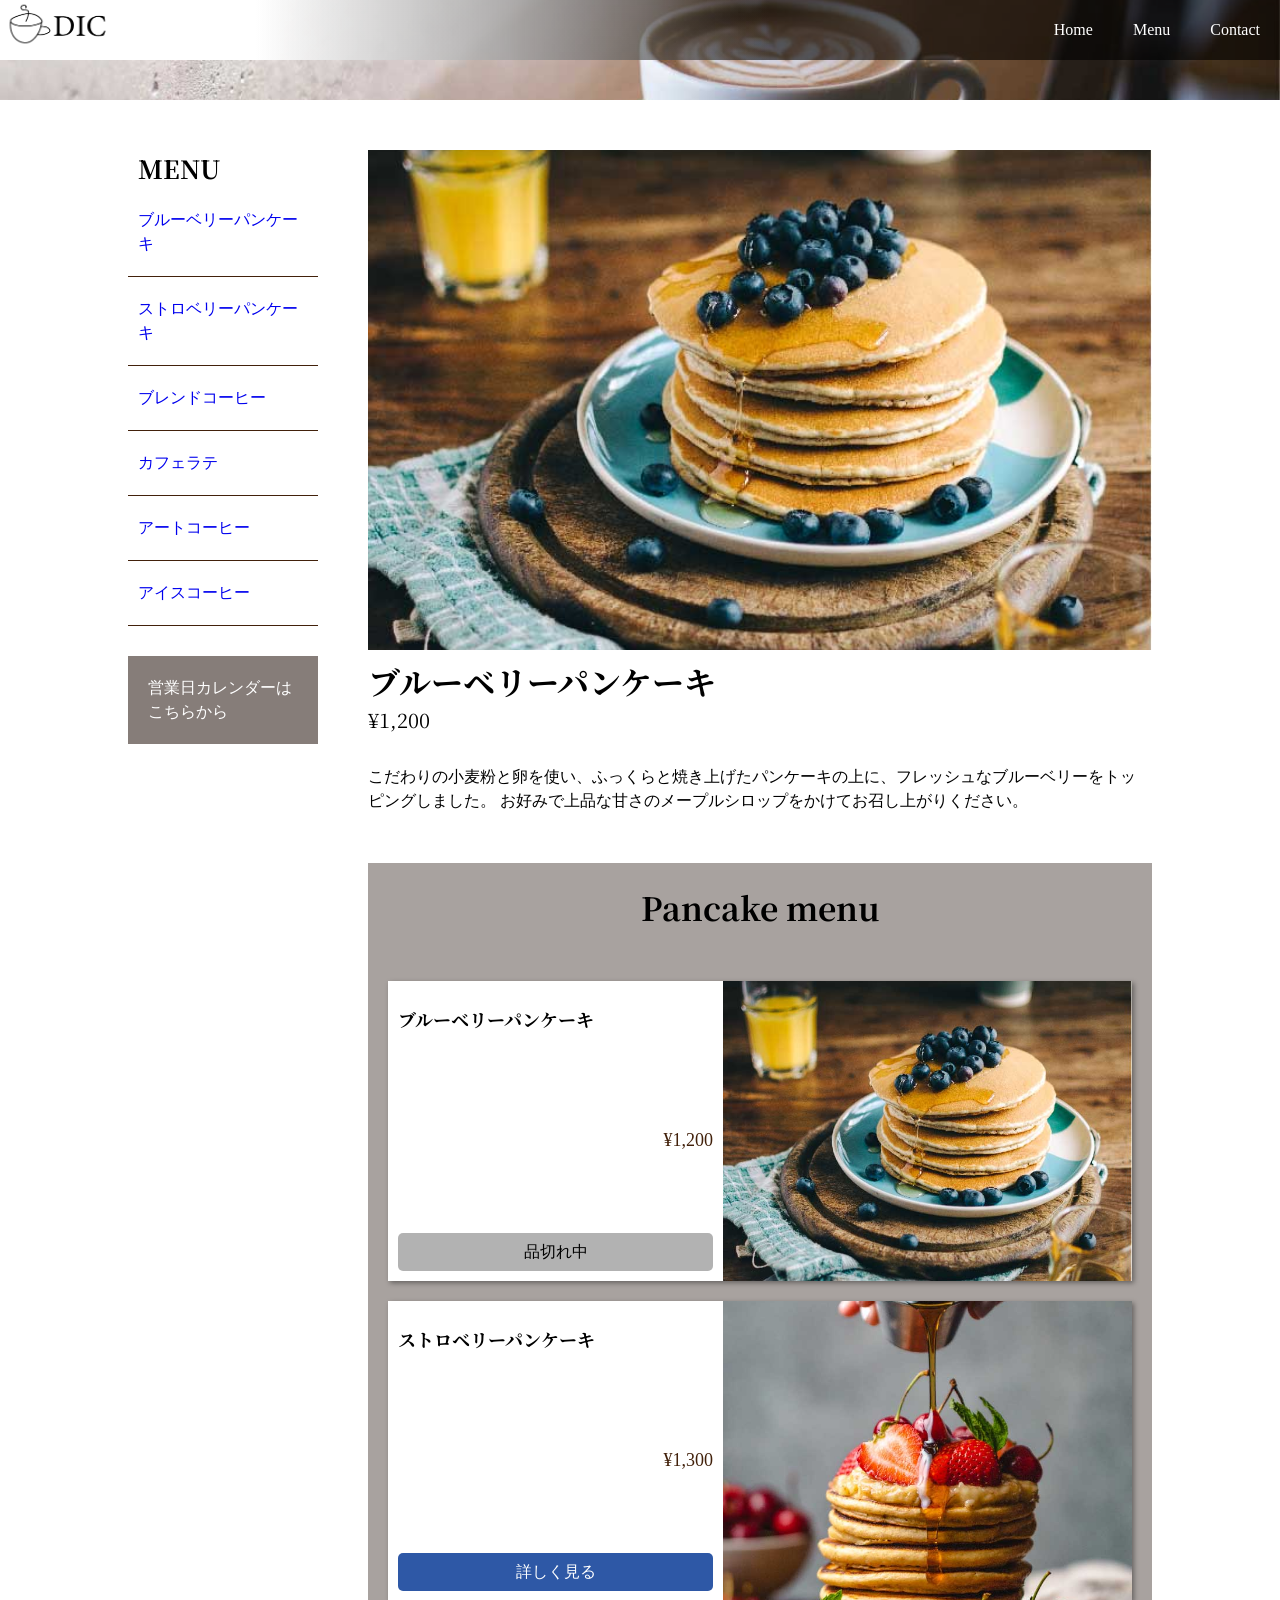
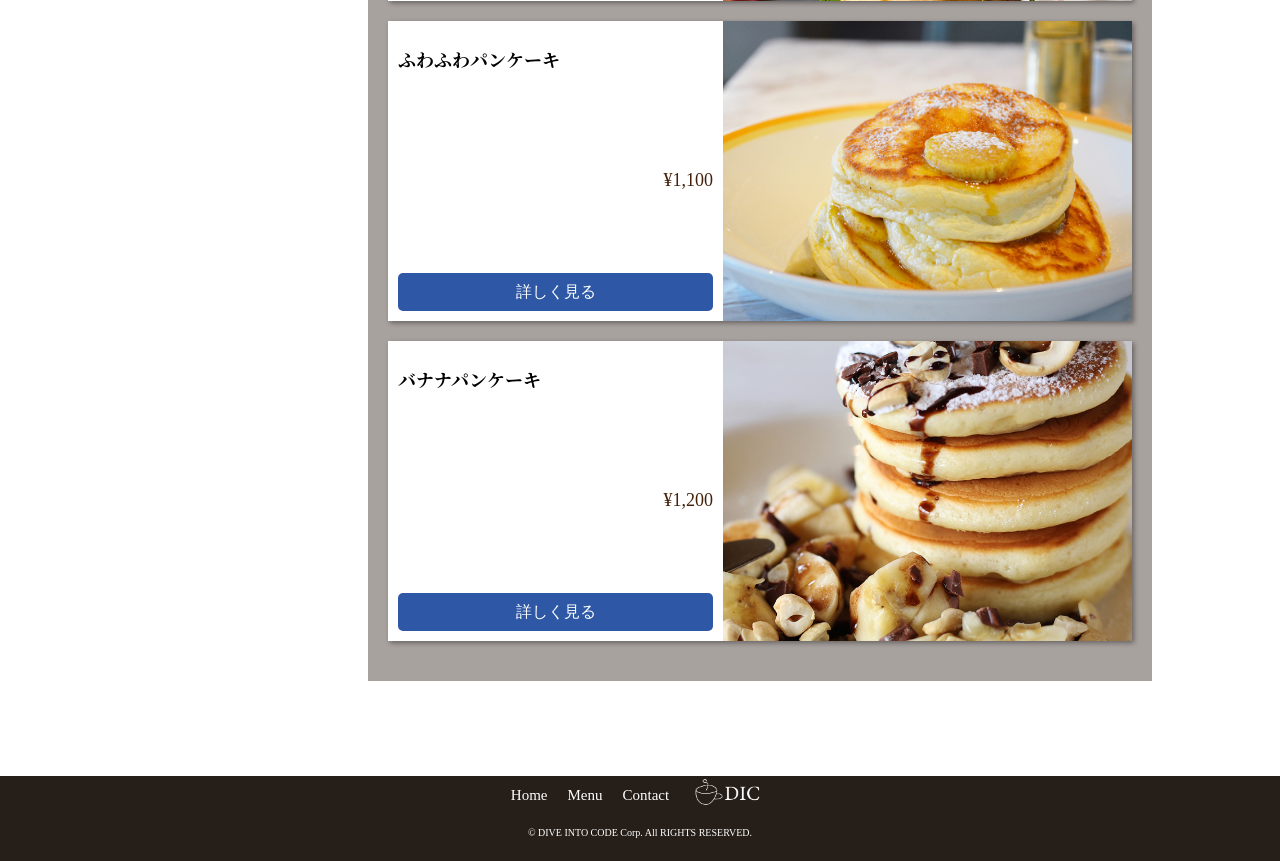
==== commit d45307cc: "Merge eaf5e5229abcf738356b19607f265b4c57782ba8 into 86d24c7155bcbd02d6b9688bcfb902efb81bfc75" ====
--- a/menu.html
+++ b/menu.html
@@ -1,125 +1,125 @@
-<!DOCTYPE html>
-<html>
-  <head>
-    <title>DIC cafe</title>
-    <link href="css/normalize.css" rel="stylesheet">
-    <link href="css/main.css" rel="stylesheet">
-    <link href="https://fonts.googleapis.com/css2?family=Noto+Serif+JP:wght@400;700&display=swap" rel="stylesheet">
-  </head>
-  <body>
-    <header>
-      <nav class="header_nav">
-        <a href="index.html"><img src="images/sample_logo_k.png" class="logo"></a>
-        <ul class="global_nav">
-          <a href="index.html" class="global_nav_item">
-            <li>Home</li>
-          </a>
-          <a href="menu.html" class="global_nav_item">
-            <li>Menu</li>
-          </a>
-          <a href="contact.html" class="global_nav_item">
-            <li>Contact</li>
-          </a>
-        </ul>
-      </nav>
-      <div class="menu_key section_inner"></div>
-    </header>
-    <div class="wrapper section_inner">
-      <nav class="side_menu">
-        <h1 class="side_menu_title">MENU</h1>
-        <ul>
-          <a href="blueberry_pancakes.html" class="side_menu_item">
-            <li>ブルーベリーパンケーキ</li>
-          </a>
-          <a href="strawberry_pancakes.html" class="side_menu_item">
-            <li>ストロベリーパンケーキ</li>
-          </a>
-          <a href="#" class="side_menu_item">
-            <li>ブレンドコーヒー</li>
-          </a>
-          <a href="#" class="side_menu_item">
-            <li>カフェラテ</li>
-          </a>
-          <a href="#" class="side_menu_item">
-            <li>アートコーヒー</li>
-          </a>
-          <a href="#" class="side_menu_item">
-            <li>アイスコーヒー</li>
-          </a>
-        </ul>
-        <aside class="side_ad">
-          営業日カレンダーはこちらから
-        </aside>
-      </nav>
-      <article class="main">
-        <section>
-          <img src="images/sample_pancake1.jpg" class="menu_image">
-          <h1 class="menu_name">ブルーベリーパンケーキ</h1>
-          <p class="menu_price">¥1,200</p>
-          <p>
-            こだわりの小麦粉と卵を使い、ふっくらと焼き上げたパンケーキの上に、フレッシュなブルーベリーをトッピングしました。
-            お好みで上品な甘さのメープルシロップをかけてお召し上がりください。
-          </p>
-        </section>
-        <section class="pancake_menu_section">
-          <h1 class="section_title">Pancake menu</h1>
-          <ul class="pancake_menu_list">
-            <li class="pancake_menu_item">
-              <div class="pancake_menu_item_content">
-                <h2 class="menu_item_title">ブルーベリーパンケーキ</h2>
-                <p class="menu_item_price">¥1,200</p>
-                <button class="btn btn-disabled">品切れ中</button>
-              </div>
-              <img src="images/sample_pancake1.jpg" class="pancake_menu_item_image">
-            </li>
-            <li class="pancake_menu_item">
-              <div class="pancake_menu_item_content">
-                <h2 class="menu_item_title">ストロベリーパンケーキ</h2>
-                <p class="menu_item_price">¥1,300</p>
-                <button class="btn btn-detail">詳しく見る</button>
-              </div>
-              <img src="images/sample_pancake2.jpg" class="pancake_menu_item_image">
-            </li>
-            <li class="pancake_menu_item">
-              <div class="pancake_menu_item_content">
-                <h2 class="menu_item_title">ふわふわパンケーキ</h2>
-                <p class="menu_item_price">¥1,100</p>
-                <button class="btn btn-detail">詳しく見る</button>
-              </div>
-              <img src="images/sample_pancake3.jpg" class="pancake_menu_item_image">
-            </li>
-            <li class="pancake_menu_item">
-              <div class="pancake_menu_item_content">
-                <h2 class="menu_item_title">バナナパンケーキ</h2>
-                <p class="menu_item_price">¥1,200</p>
-                <button class="btn btn-detail">詳しく見る</button>
-              </div>
-              <img src="images/sample_pancake4.jpg" class="pancake_menu_item_image">
-            </li>
-          </ul>
-        </section>
-      </article>
-    </div>
-    <footer class="footer">
-      <nav>
-        <ul class="footer_nav">
-          <a href="index.html" class="footer_nav_item">
-            <li>Home</li>
-          </a>
-          <a href="menu.html" class="footer_nav_item">
-            <li>Menu</li>
-          </a>
-          <a href="contact.html" class="footer_nav_item">
-            <li>Contact</li>
-          </a>
-          <a href="index.html" class="footer_nav_item">
-            <li>
-              <img src="images/sample_logo_w.png" class="footer_logo">
-            </li>
-          </a>
-        </ul>
-      </nav>
-      <p class="footer_right">© DIVE INTO CODE Corp. All RIGHTS RESERVED.</p>
-    </footer>
-  </body>
-</html>+<!DOCTYPE html>
+<html>
+  <head>
+    <title>DIC cafe</title>
+    <link href="css/normalize.css" rel="stylesheet">
+    <link href="css/main.css" rel="stylesheet">
+    <link href="https://fonts.googleapis.com/css2?family=Noto+Serif+JP:wght@400;700&display=swap" rel="stylesheet">
+  </head>
+  <body>
+    <header>
+      <nav class="header_nav">
+        <a href="index.html"><img src="images/sample_logo_k.png" class="logo"></a>
+        <ul class="global_nav">
+          <a href="index.html" class="global_nav_item">
+            <li>Home</li>
+          </a>
+          <a href="menu.html" class="global_nav_item">
+            <li>Menu</li>
+          </a>
+          <a href="contact.html" class="global_nav_item">
+            <li>Contact</li>
+          </a>
+        </ul>
+      </nav>
+      <div class="menu_key section_inner"></div>
+    </header>
+    <div class="wrapper section_inner">
+      <nav class="side_menu">
+        <h1 class="side_menu_title">MENU</h1>
+        <ul>
+          <a href="blueberry_pancakes.html" class="side_menu_item">
+            <li>ブルーベリーパンケーキ</li>
+          </a>
+          <a href="strawberry_pancakes.html" class="side_menu_item">
+            <li>ストロベリーパンケーキ</li>
+          </a>
+          <a href="#" class="side_menu_item">
+            <li>ブレンドコーヒー</li>
+          </a>
+          <a href="#" class="side_menu_item">
+            <li>カフェラテ</li>
+          </a>
+          <a href="#" class="side_menu_item">
+            <li>アートコーヒー</li>
+          </a>
+          <a href="#" class="side_menu_item">
+            <li>アイスコーヒー</li>
+          </a>
+        </ul>
+        <aside class="side_ad">
+          営業日カレンダーはこちらから
+        </aside>
+      </nav>
+      <article class="main">
+        <section>
+          <img src="images/sample_pancake1.jpg" class="menu_image">
+          <h1 class="menu_name">ブルーベリーパンケーキ</h1>
+          <p class="menu_price">¥1,200</p>
+          <p>
+            こだわりの小麦粉と卵を使い、ふっくらと焼き上げたパンケーキの上に、フレッシュなブルーベリーをトッピングしました。
+            お好みで上品な甘さのメープルシロップをかけてお召し上がりください。
+          </p>
+        </section>
+        <section class="pancake_menu_section">
+          <h1 class="section_title">Pancake menu</h1>
+          <ul class="pancake_menu_list">
+            <li class="pancake_menu_item">
+              <div class="pancake_menu_item_content">
+                <h2 class="menu_item_title">ブルーベリーパンケーキ</h2>
+                <p class="menu_item_price">¥1,200</p>
+                <button class="btn btn-disabled">品切れ中</button>
+              </div>
+              <img src="images/sample_pancake1.jpg" class="pancake_menu_item_image">
+            </li>
+            <li class="pancake_menu_item">
+              <div class="pancake_menu_item_content">
+                <h2 class="menu_item_title">ストロベリーパンケーキ</h2>
+                <p class="menu_item_price">¥1,300</p>
+                <button class="btn btn-detail">詳しく見る</button>
+              </div>
+              <img src="images/sample_pancake2.jpg" class="pancake_menu_item_image">
+            </li>
+            <li class="pancake_menu_item">
+              <div class="pancake_menu_item_content">
+                <h2 class="menu_item_title">ふわふわパンケーキ</h2>
+                <p class="menu_item_price">¥1,100</p>
+                <button class="btn btn-detail">詳しく見る</button>
+              </div>
+              <img src="images/sample_pancake3.jpg" class="pancake_menu_item_image">
+            </li>
+            <li class="pancake_menu_item">
+              <div class="pancake_menu_item_content">
+                <h2 class="menu_item_title">バナナパンケーキ</h2>
+                <p class="menu_item_price">¥1,200</p>
+                <button class="btn btn-detail">詳しく見る</button>
+              </div>
+              <img src="images/sample_pancake4.jpg" class="pancake_menu_item_image">
+            </li>
+          </ul>
+        </section>
+      </article>
+    </div>
+    <footer class="footer">
+      <nav>
+        <ul class="footer_nav">
+          <a href="index.html" class="footer_nav_item">
+            <li>Home</li>
+          </a>
+          <a href="menu.html" class="footer_nav_item">
+            <li>Menu</li>
+          </a>
+          <a href="contact.html" class="footer_nav_item">
+            <li>Contact</li>
+          </a>
+          <a href="index.html" class="footer_nav_item">
+            <li>
+              <img src="images/sample_logo_w.png" class="footer_logo">
+            </li>
+          </a>
+        </ul>
+      </nav>
+      <p class="footer_right">© DIVE INTO CODE Corp. All RIGHTS RESERVED.</p>
+    </footer>
+  </body>
+</html>
--- a/css/main.css
+++ b/css/main.css
@@ -1,277 +1,384 @@
-@import  'bulma/css/bulma.css' ;
+@import 'bulma/css/bulma.css';
+
 html {
-  altura :  100 % ;
-}
-cuerpo {
-  posición : relativa;
-  fondo de relleno :  75 px ;
-  altura mínima :  100 % ;
-}
-. centro {
-  alineación de texto : centro;
-}
-/* encabezado */
-. encabezado_nav {
-  fondo :  gradiente lineal ( 90 grados ,  # fff  20 % ,  rgba ( 0 , 0 , 0 , .6 ) 60 % );
-  pantalla : flexible;
-  justificar contenido : espacio entre;
-  alinear elementos : estirar;
-  altura :  60 píxeles ;
-  posición : fija;
-  arriba :  0 ;
-  ancho :  100 % ;
-}
-. logotipo {
-  ancho :  120 píxeles ;
-  pantalla : flexible;
-  alinear elementos : centro;
-}
-. imagen del logotipo  {
-  ancho :  100 % ;
-}
-. navegación_global {
-  pantalla : flexible;
-  justificar-contenido : extremo flexible;
-  alinear elementos : estirar;
-}
-. global_nav_item {
-  relleno :  0  20 px ;
-  pantalla : flexible;
-  dirección flexible : columna;
-  justificar contenido : centro;
-  color :  #fff ; _
-  decoración de texto : ninguna;
-}
-. global_nav_item : flotar {
-  fondo :  #fff ; _
-  color :  # 42210b ;
-}
-/* pie de página */
-. pie de página {
-  ancho :  100 % ;
-  fondo :  # 251e19 ;
-  posición : absoluta;
-  abajo :  -75 px ;
-  fondo de relleno :  10 px ;
-  altura :  75 píxeles ;
-}
-. pie de página_nav {
-  pantalla : flexible;
-  justificar contenido : centro;
-  margen inferior :  10 px ;
-}
-. footer_nav_item {
-  relleno :  0  10 px ;
-  pantalla : flexible;
-  dirección flexible : columna;
-  justificar contenido : centro;
-  color blanco ;
-  decoración de texto : ninguna;
-  tamaño de fuente :  15 px ;
-}
-. logotipo_pie de página {
-  ancho :  80 píxeles ;
-}
-. pie de página_derecho {
-  color blanco ;
-  alineación de texto : centro;
-  tamaño de fuente :  10 px ;
-}
+  height: 100%;
+}
+
+body {
+  position: relative;
+  padding-bottom: 75px;
+  min-height: 100%;
+}
+
+.center {
+  text-align: center;
+}
+
+/* header */
+.header_nav {
+  background: linear-gradient(90deg, #fff 20%, rgba(0, 0, 0, .6) 60%);
+  display: flex;
+  justify-content: space-between;
+  align-items: stretch;
+  height: 60px;
+  position: fixed;
+  top: 0;
+  width: 100%;
+}
+
+.logo {
+  width: 120px;
+  display: flex;
+  align-items: center;
+}
+
+.logo img {
+  width: 100%;
+}
+
+.global_nav {
+  display: flex;
+  justify-content: flex-end;
+  align-items: stretch;
+}
+
+.global_nav_item {
+  padding: 0 20px;
+  display: flex;
+  flex-direction: column;
+  justify-content: center;
+  color: #fff;
+  text-decoration: none;
+}
+
+.global_nav_item:hover {
+  background: #fff;
+  color: #42210b;
+}
+
+/* footer */
+.footer {
+  width: 100%;
+  background: #251e19;
+  position: absolute;
+  bottom: -75px;
+  padding-bottom: 10px;
+  height: 75px;
+}
+
+.footer_nav {
+  display: flex;
+  justify-content: center;
+  margin-bottom: 10px;
+}
+
+.footer_nav_item {
+  padding: 0 10px;
+  display: flex;
+  flex-direction: column;
+  justify-content: center;
+  color: white;
+  text-decoration: none;
+  font-size: 15px;
+}
+
+.footer_logo {
+  width: 80px;
+}
+
+.footer_right {
+  color: white;
+  text-align: center;
+  font-size: 10px;
+}
+
 /* キービジュアル */
-. llave {
-  altura :  500 píxeles ;
-  fondo : URL central / portada que no se repite ( "../images/sample_key.jpg" );
-  pantalla : flexible;
-  dirección flexible : columna;
-  justificar contenido : centro;
-  familia de fuentes :  'Noto Serif JP' , serif;
-}
-. clave  h1 {
-  tamaño de fuente :  2,5 rem ;
-}
+.key {
+  height: 500px;
+  background: center / cover no-repeat url("../images/sample_key.jpg");
+  display: flex;
+  flex-direction: column;
+  justify-content: center;
+  font-family: 'Noto Serif JP', serif;
+}
+
+.key h1 {
+  font-size: 2.5rem;
+}
+
 /* コンセプトセクション */
-. concepto_interior {
-  pantalla : flexible;
-  justificar contenido : espacio entre;
-}
-. contenido_concepto {
-  ancho :  60 % ;
-}
-. imagen_concepto {
-  ancho :  35 % ;
-}
+.concept_inner {
+  display: flex;
+  justify-content: space-between;
+}
+
+.concept_content {
+  width: 60%;
+}
+
+.concept_image {
+  width: 35%;
+}
+
 /* セクション共通 */
-. sección_interior {
-  relleno :  50 px  10 %  30 px ;
-}
-. sección de título {
-  familia de fuentes :  'Noto Serif JP' , serif;
-  alineación de texto : centro;
-  margen inferior :  50 px ;
-}
-/* 舗情報セクション */
-. información {
-  pantalla : flexible;
-}
-. título_información {
-  ancho :  80 píxeles ;
-}
-. área_marco {
-  posición : relativa;
-  ancho :  100 % ;
-  parte superior acolchada :  56,25 % ;
-}
-. marco_niño {
-  posición : absoluta;
-  arriba :  0 ;
-  derecha :  0 ;
-  ancho :  100 % ;
-  altura :  100 % ;
-}
+.section_inner {
+  padding: 50px 10% 30px;
+}
+
+.section_title {
+  font-family: 'Noto Serif JP', serif;
+  text-align: center;
+  margin-bottom: 50px;
+}
+
+/* 店舗情報セクション */
+.info {
+  display: flex;
+}
+
+.info_title {
+  width: 80px;
+}
+
+.frame_area {
+  position: relative;
+  width: 100%;
+  padding-top: 56.25%;
+}
+
+.frame_child {
+  position: absolute;
+  top: 0;
+  right: 0;
+  width: 100%;
+  height: 100%;
+}
+
 /* メニューセクション */
-. sección_menú {
-  fondo :  URL ( "../images/sample_menu_bg.jpg" ) parte inferior sin repetición;
-  adjunto de fondo : fijo;
-}
-. título_menú {
-  pantalla : bloque en línea;
-  familia de fuentes :  'Noto Serif JP' , serif;
-  alineación de texto : centro;
-  tamaño de fuente :  1,5 rem ;
-  color :  # 42210b ;
-  borde inferior : sólido # 42210b  1 px ;
-  margen inferior :  20 px ;
-}
-. menú_café {
-  fondo :  #fff ; _
-  relleno :  20 píxeles ;
-}
-. cafe_menu_list_item {
-  ancho :  49 % ;
-  pantalla : flexible;
-  dirección flexible : fila inversa;
-  alinear elementos : centro;
-  relleno :  10 píxeles ;
-}
-. cafe_menu_image {
-  ancho :  20 % ;
-  radio de frontera :  50 % ;
-}
-. cafe_menu_content {
-  ancho :  80 % ;
-  relleno :  10 píxeles ;
-}
+.menu_section {
+  background: url("../images/sample_menu_bg.jpg") no-repeat bottom;
+  background-attachment: fixed;
+}
+
+.menu_title {
+  display: inline-block;
+  font-family: 'Noto Serif JP', serif;
+  text-align: center;
+  font-size: 1.5rem;
+  color: #42210b;
+  border-bottom: solid #42210b 1px;
+  margin-bottom: 20px;
+}
+
+.coffee_menu {
+  background: #fff;
+  padding: 20px;
+}
+
+.caffee_menu_list_item {
+  width: 49%;
+  display: flex;
+  flex-direction: row-reverse;
+  align-items: center;
+  padding: 10px;
+}
+
+.caffee_menu_image {
+  width: 20%;
+  border-radius: 50%;
+}
+
+.caffee_menu_content {
+  width: 80%;
+  padding: 10px;
+}
+
+
 /* メニューページ */
-. tecla de menu {
-  altura :  100 píxeles ;
-  fondo :  URL ( "../images/sample_key.jpg" ) centro sin repetición;
-  tamaño de fondo : portada;
-}
-. envoltorio {
-  pantalla : flexible;
-}
-. principal {
-  relleno :  0  0  0  50 px ;
-  ancho :  calc ( 100 %  -  200 px );
-}
+.menu_key {
+  height: 100px;
+  background: url("../images/sample_key.jpg") no-repeat center;
+  background-size: cover;
+}
+
+.wrapper {
+  display: flex;
+}
+
+.main {
+  padding: 0 0 0 50px;
+  width: calc(100% - 200px);
+}
+
 /* メニューページ - サイドメニュー */
-. menú lateral {
-  ancho :  200 píxeles ;
-}
-. título_menú lateral {
-  familia de fuentes :  'Noto Serif JP' , serif;
-  tamaño de fuente :  25 px ;
-  relleno-izquierda :  10 px ;
-}
-. side_menu_item {
-  relleno :  20 px  10 px ;
-  borde inferior : sólido # 42210b  1 px ;
-  bloqueo de pantalla ;
-  decoración de texto : ninguna;
-}
-. side_menu_item : desplazarse {
-  fondo :  rgba ( 83 , 71 , 65 , .3 );
-}
-. anuncio_lateral {
-  color :  #fff ; _
-  fondo :  rgba ( 83 , 71 , 65 , .7 );
-  relleno :  20 píxeles ;
-  margen :  30 px  0 ;
-}
+.side_menu {
+  width: 200px;
+}
+
+.side_menu_title {
+  font-family: 'Noto Serif JP', serif;
+  font-size: 25px;
+  padding-left: 10px;
+}
+
+.side_menu_item {
+  padding: 20px 10px;
+  border-bottom: solid #42210b 1px;
+  display: block;
+  text-decoration: none;
+}
+
+.side_menu_item:hover {
+  background: rgba(83, 71, 65, .3);
+}
+
+.side_ad {
+  color: #fff;
+  background: rgba(83, 71, 65, .7);
+  padding: 20px;
+  margin: 30px 0;
+}
+
 /* メニューページ - メイン */
-. imagen_menú {
-  ancho :  100 % ;
-  altura :  500 píxeles ;
-  ajuste de objeto : cubierta;
-}
-. nombre_menú {
-  familia de fuentes :  'Noto Serif JP' , serif;
-}
-. precio_menú {
-  familia de fuentes :  'Noto Serif JP' , serif;
-  tamaño de fuente :  20 px ;
-  margen inferior :  30 px ;
-}
-. menú_panqueques {
-  fondo :  rgba ( 83 , 71 , 65 , .5 );
-  relleno :  20 píxeles ;
-  margen superior :  50 px ;
-}
-/*op*/
-. menú_panqueques . opción del menú {
-  ancho :  100 % ;
-}
-
+.menu_image {
+  width: 100%;
+  height: 500px;
+  object-fit: cover;
+}
+
+.menu_name {
+  font-family: 'Noto Serif JP', serif;
+}
+
+.menu_price {
+  font-family: 'Noto Serif JP', serif;
+  font-size: 20px;
+  margin-bottom: 30px;
+}
+
+.pancake_menu {
+  background: rgba(83, 71, 65, .5);
+  padding: 20px;
+  margin-top: 50px;
+}
 
 /* メニューアイテムコンポーネント */
-. lista_menú {
-  pantalla : flexible;
-  justificar contenido : espacio entre;
-  envoltura flexible : envoltura;
-}
-. menu_list_recomendado {
+.menu_list {
+  display: flex;
+  justify-content: space-between;
+  flex-wrap: wrap;
+  list-style-type: none;
+  /* Quita los puntos/bolitas de la lista */
+  padding: 0;
+}
+
+.menu_list_recommended {
   /* トップページのメニューリストには別途paddingの設定（マルチクラス） */
-  fondo de relleno :  50 px ;
-}
-. opción del menú {
-  ancho :  49 % ;
-  pantalla : flexible;
-  dirección flexible : fila inversa;
-  sombra de cuadro :  2 px  2 px  5 px  rgba ( 0 , 0 , 0 , 0,4 );
-  margen inferior :  20 px ;
-}
-. menu_item_content {
-  ancho :  45 % ;
-  relleno :  10 píxeles ;
-  pantalla : flexible;
-  dirección flexible : columna;
-  justificar contenido : espacio entre;
-  fondo :  #fff ; _
-}
-. menu_item_image {
-  ancho :  55 % ;
-  ajuste de objeto : cubierta;
-  altura :  300 píxeles ;
-}
-. menu_item_price {
-  color :  # 42210b ;
-  tamaño de fuente :  18 px ;
-  alineación de texto : derecha;
-}
-. menú_item_title {
-  tamaño de fuente :  18 px ;
-  familia de fuentes :  'Noto Serif JP' , serif;
-}
+  padding-bottom: 50px;
+}
+
+.menu_item {
+  width: 49%;
+  display: flex;
+  flex-direction: row-reverse;
+  box-shadow: 2px 2px 5px rgba(0, 0, 0, 0.4);
+  margin-bottom: 20px;
+  
+}
+
+.menu_item_content {
+  width: 45%;
+  padding: 10px;
+  display: flex;
+  flex-direction: column;
+  justify-content: space-between;
+  background: #fff;
+}
+
+.menu_item_image {
+  width: 55%;
+  object-fit: cover;
+  height: 300px;
+}
+
+.menu_item_price {
+  color: #42210b;
+  font-size: 18px;
+  text-align: right;
+}
+
+.menu_item_title {
+  font-size: 18px;
+  font-family: 'Noto Serif JP', serif;
+}
+
 /* ボタンコンポーネント */
-. pulsar {
-  relleno :  10 px  20 px ;
-  borde : ninguno;
-  radio del borde :  5 px ;
-}
-. btn-detalle {
-  fondo : # 2e58a6 ;
-  color :  #fff ; _
-}
-. btn-deshabilitado {
-  fondo :  rgba ( 0 , 0 , 0 , 0,3 );
-}
+.btn {
+  padding: 10px 20px;
+  border: none;
+  border-radius: 5px;
+}
+
+.btn-detail {
+  background: #2e58a6;
+  color: #fff;
+}
+
+.btn-disabled {
+  background: rgba(0, 0, 0, 0.3);
+}
+
+/* Estilo para la lista */
+/* Clases específicas para el menú de pancakes */
+.pancake_menu_section {
+  background: rgba(83, 71, 65, .5);
+  padding: 20px;
+  margin-top: 50px;
+}
+
+.pancake_menu_list {
+  display: flex;
+  justify-content: space-between;
+  flex-wrap: wrap;
+  list-style-type: none;
+  padding: 0;
+}
+
+.pancake_menu_item {
+  width: 100%;
+  display: flex;
+  flex-direction: row;
+  box-shadow: 2px 2px 5px rgba(0, 0, 0, 0.4);
+  margin-bottom: 20px;
+}
+
+.pancake_menu_item_content {
+  width: 45%;
+  padding: 10px;
+  display: flex;
+  flex-direction: column;
+  justify-content: space-between;
+  background: #fff;
+}
+
+.pancake_menu_item_image {
+  width: 55%;
+  object-fit: cover;
+  height: 300px;
+}
+
+/* Botones */
+.btn {
+  padding: 10px 20px;
+  border: none;
+  border-radius: 5px;
+}
+
+.btn-detail {
+  background: #2e58a6;
+  color: #fff;
+}
+
+.btn-disabled {
+  background: rgba(0, 0, 0, 0.3);
+}
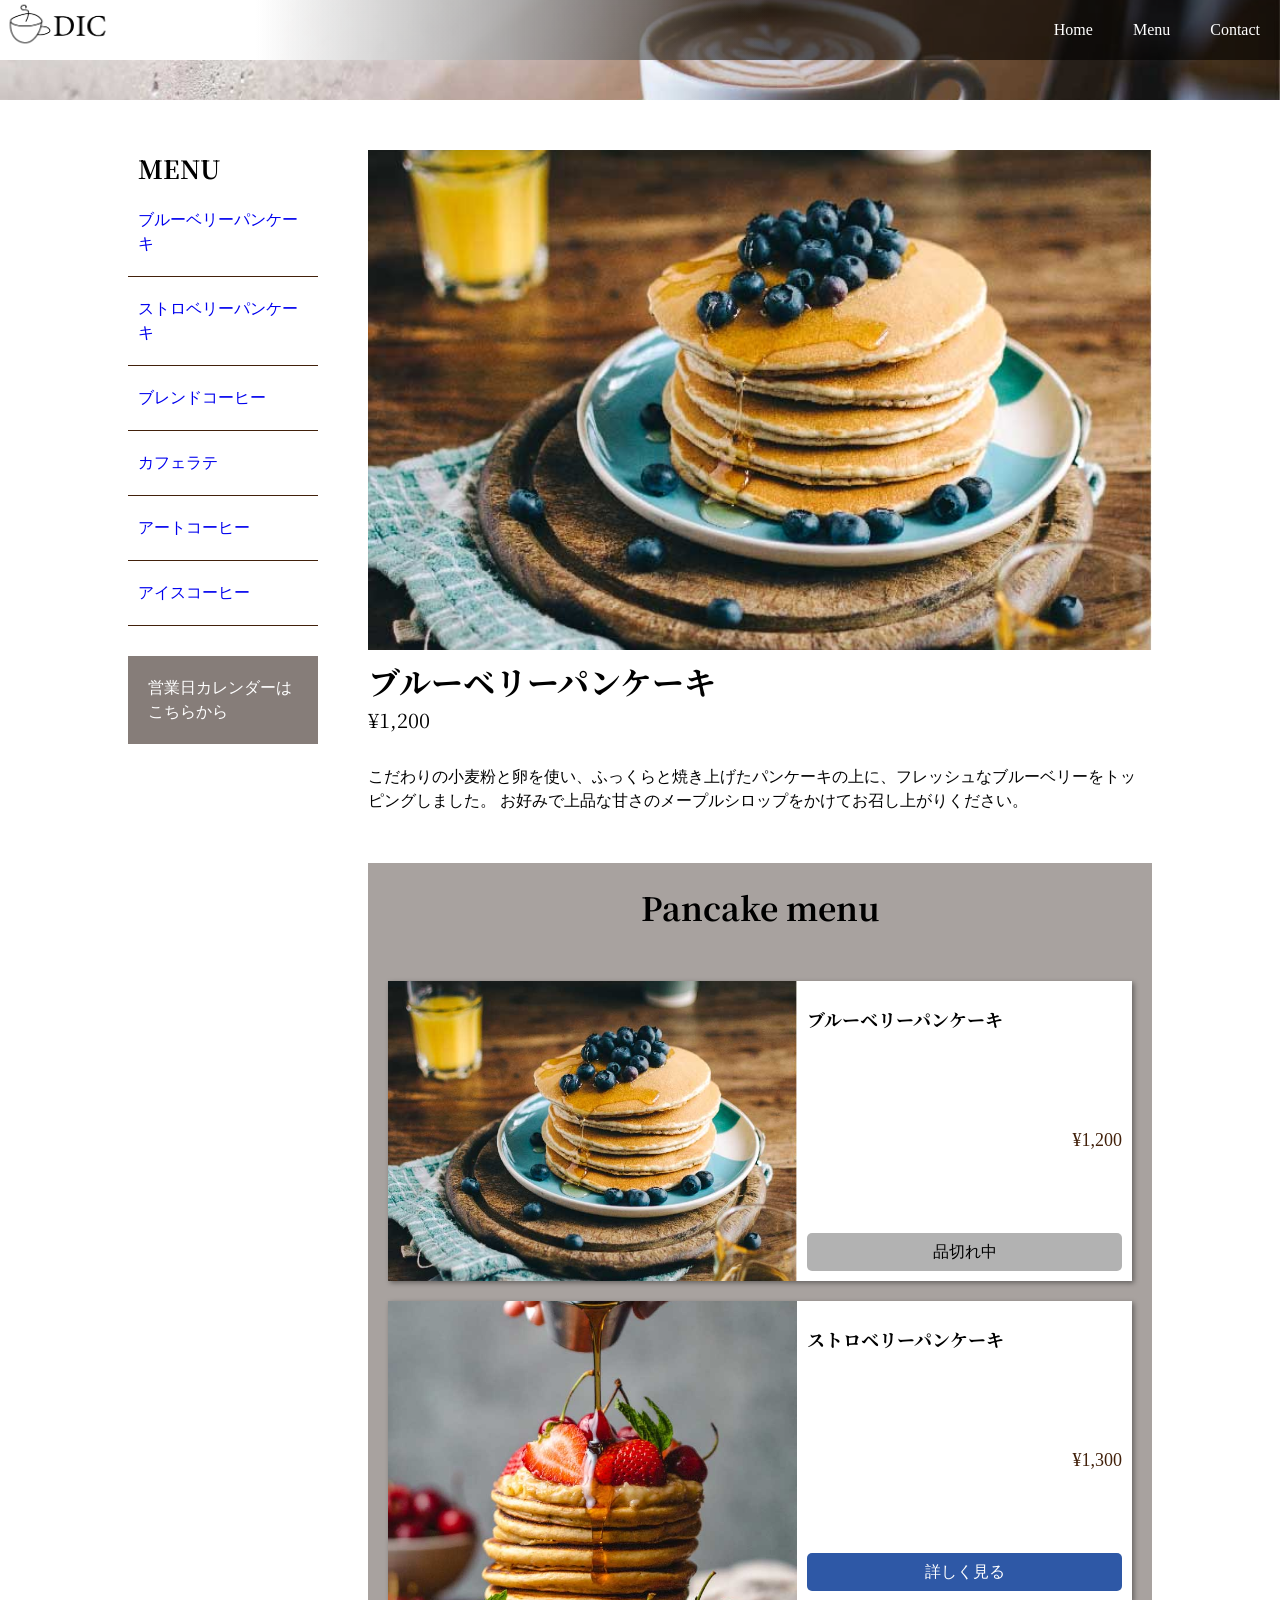
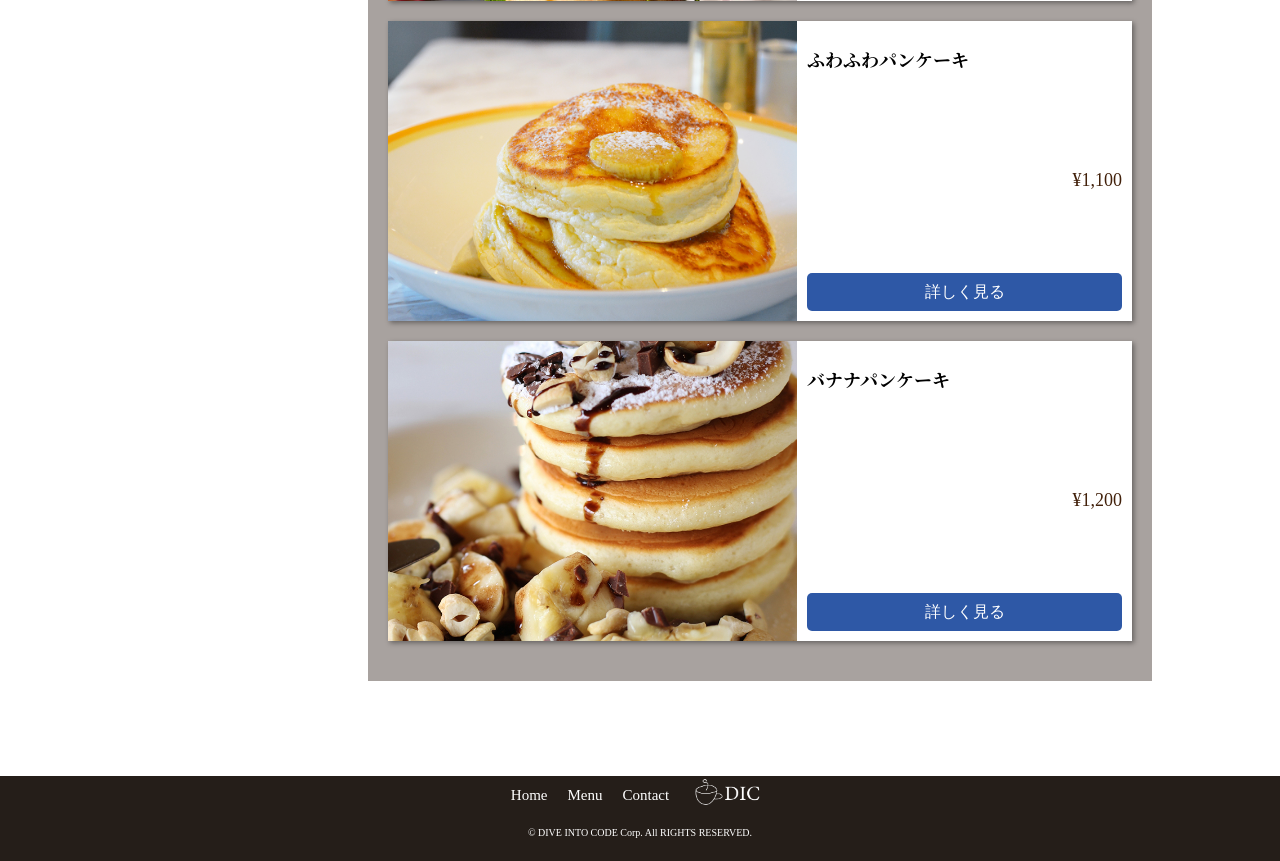
==== commit 1637cd26: "Merge b04013978e704d399ff8fe76424dbcd91d1a832a into 86d24c7155bcbd02d6b9688bcfb902efb81bfc75" ====
--- a/menu.html
+++ b/menu.html
@@ -22,7 +22,8 @@
           </a>
         </ul>
       </nav>
-      <div class="menu_key section_inner"></div>
+      <div class="menu_key section_inner">
+      </div>
     </header>
     <div class="wrapper section_inner">
       <nav class="side_menu">
@@ -61,40 +62,41 @@
             お好みで上品な甘さのメープルシロップをかけてお召し上がりください。
           </p>
         </section>
-        <section class="pancake_menu_section">
+       
+        <section class="pancake_menu">
           <h1 class="section_title">Pancake menu</h1>
-          <ul class="pancake_menu_list">
-            <li class="pancake_menu_item">
-              <div class="pancake_menu_item_content">
+          <ul class="menu_list">
+            <li class="menu_item">
+              <div class="menu_item_content">
                 <h2 class="menu_item_title">ブルーベリーパンケーキ</h2>
                 <p class="menu_item_price">¥1,200</p>
                 <button class="btn btn-disabled">品切れ中</button>
               </div>
-              <img src="images/sample_pancake1.jpg" class="pancake_menu_item_image">
+              <img src="images/sample_pancake1.jpg" class="menu_item_image">
             </li>
-            <li class="pancake_menu_item">
-              <div class="pancake_menu_item_content">
+            <li class="menu_item">
+              <div class="menu_item_content">
                 <h2 class="menu_item_title">ストロベリーパンケーキ</h2>
                 <p class="menu_item_price">¥1,300</p>
                 <button class="btn btn-detail">詳しく見る</button>
               </div>
-              <img src="images/sample_pancake2.jpg" class="pancake_menu_item_image">
+              <img src="images/sample_pancake2.jpg" class="menu_item_image">
             </li>
-            <li class="pancake_menu_item">
-              <div class="pancake_menu_item_content">
+            <li class="menu_item">
+              <div class="menu_item_content">
                 <h2 class="menu_item_title">ふわふわパンケーキ</h2>
                 <p class="menu_item_price">¥1,100</p>
                 <button class="btn btn-detail">詳しく見る</button>
               </div>
-              <img src="images/sample_pancake3.jpg" class="pancake_menu_item_image">
+              <img src="images/sample_pancake3.jpg" class="menu_item_image">
             </li>
-            <li class="pancake_menu_item">
-              <div class="pancake_menu_item_content">
+            <li class="menu_item">
+              <div class="menu_item_content">
                 <h2 class="menu_item_title">バナナパンケーキ</h2>
                 <p class="menu_item_price">¥1,200</p>
                 <button class="btn btn-detail">詳しく見る</button>
               </div>
-              <img src="images/sample_pancake4.jpg" class="pancake_menu_item_image">
+              <img src="images/sample_pancake4.jpg" class="menu_item_image">
             </li>
           </ul>
         </section>
@@ -123,3 +125,10 @@
     </footer>
   </body>
 </html>
+          
+         
+         
+                
+                
+      
+          
--- a/css/main.css
+++ b/css/main.css
@@ -1,22 +1,19 @@
 @import 'bulma/css/bulma.css';
-
 html {
   height: 100%;
 }
-
 body {
   position: relative;
   padding-bottom: 75px;
   min-height: 100%;
 }
-
 .center {
   text-align: center;
 }
 
 /* header */
 .header_nav {
-  background: linear-gradient(90deg, #fff 20%, rgba(0, 0, 0, .6) 60%);
+  background: linear-gradient(90deg, #fff 20%, rgba(0,0,0,.6) 60%);
   display: flex;
   justify-content: space-between;
   align-items: stretch;
@@ -25,23 +22,19 @@
   top: 0;
   width: 100%;
 }
-
 .logo {
   width: 120px;
   display: flex;
   align-items: center;
 }
-
-.logo img {
-  width: 100%;
-}
-
+.logo img{
+  width: 100%;
+}
 .global_nav {
   display: flex;
   justify-content: flex-end;
   align-items: stretch;
 }
-
 .global_nav_item {
   padding: 0 20px;
   display: flex;
@@ -50,7 +43,6 @@
   color: #fff;
   text-decoration: none;
 }
-
 .global_nav_item:hover {
   background: #fff;
   color: #42210b;
@@ -65,13 +57,11 @@
   padding-bottom: 10px;
   height: 75px;
 }
-
 .footer_nav {
   display: flex;
   justify-content: center;
   margin-bottom: 10px;
 }
-
 .footer_nav_item {
   padding: 0 10px;
   display: flex;
@@ -81,11 +71,9 @@
   text-decoration: none;
   font-size: 15px;
 }
-
 .footer_logo {
   width: 80px;
 }
-
 .footer_right {
   color: white;
   text-align: center;
@@ -101,8 +89,7 @@
   justify-content: center;
   font-family: 'Noto Serif JP', serif;
 }
-
-.key h1 {
+.key h1{
   font-size: 2.5rem;
 }
 
@@ -111,11 +98,9 @@
   display: flex;
   justify-content: space-between;
 }
-
 .concept_content {
   width: 60%;
 }
-
 .concept_image {
   width: 35%;
 }
@@ -124,7 +109,6 @@
 .section_inner {
   padding: 50px 10% 30px;
 }
-
 .section_title {
   font-family: 'Noto Serif JP', serif;
   text-align: center;
@@ -135,18 +119,15 @@
 .info {
   display: flex;
 }
-
 .info_title {
   width: 80px;
 }
-
 .frame_area {
   position: relative;
   width: 100%;
   padding-top: 56.25%;
 }
-
-.frame_child {
+.frame_child{
   position: absolute;
   top: 0;
   right: 0;
@@ -159,7 +140,6 @@
   background: url("../images/sample_menu_bg.jpg") no-repeat bottom;
   background-attachment: fixed;
 }
-
 .menu_title {
   display: inline-block;
   font-family: 'Noto Serif JP', serif;
@@ -174,7 +154,6 @@
   background: #fff;
   padding: 20px;
 }
-
 .caffee_menu_list_item {
   width: 49%;
   display: flex;
@@ -182,12 +161,10 @@
   align-items: center;
   padding: 10px;
 }
-
 .caffee_menu_image {
   width: 20%;
   border-radius: 50%;
 }
-
 .caffee_menu_content {
   width: 80%;
   padding: 10px;
@@ -200,11 +177,9 @@
   background: url("../images/sample_key.jpg") no-repeat center;
   background-size: cover;
 }
-
 .wrapper {
   display: flex;
 }
-
 .main {
   padding: 0 0 0 50px;
   width: calc(100% - 200px);
@@ -214,27 +189,23 @@
 .side_menu {
   width: 200px;
 }
-
 .side_menu_title {
   font-family: 'Noto Serif JP', serif;
   font-size: 25px;
   padding-left: 10px;
 }
-
 .side_menu_item {
   padding: 20px 10px;
   border-bottom: solid #42210b 1px;
   display: block;
   text-decoration: none;
 }
-
 .side_menu_item:hover {
-  background: rgba(83, 71, 65, .3);
-}
-
+  background: rgba(83,71,65,.3);
+}
 .side_ad {
   color: #fff;
-  background: rgba(83, 71, 65, .7);
+  background: rgba(83,71,65,.7);
   padding: 20px;
   margin: 30px 0;
 }
@@ -245,11 +216,9 @@
   height: 500px;
   object-fit: cover;
 }
-
 .menu_name {
   font-family: 'Noto Serif JP', serif;
 }
-
 .menu_price {
   font-family: 'Noto Serif JP', serif;
   font-size: 20px;
@@ -257,7 +226,9 @@
 }
 
 .pancake_menu {
-  background: rgba(83, 71, 65, .5);
+  display: flex;
+  flex-direction: column;
+  background: rgba(83,71,65,.5);
   padding: 20px;
   margin-top: 50px;
 }
@@ -265,11 +236,9 @@
 /* メニューアイテムコンポーネント */
 .menu_list {
   display: flex;
-  justify-content: space-between;
-  flex-wrap: wrap;
-  list-style-type: none;
-  /* Quita los puntos/bolitas de la lista */
-  padding: 0;
+  flex-direction: column;
+  /*justify-content: space-between;
+  flex-wrap: wrap;*/
 }
 
 .menu_list_recommended {
@@ -278,14 +247,12 @@
 }
 
 .menu_item {
-  width: 49%;
+  width: 100%;
   display: flex;
   flex-direction: row-reverse;
-  box-shadow: 2px 2px 5px rgba(0, 0, 0, 0.4);
+  box-shadow: 2px 2px 5px rgba(0,0,0,0.4);
   margin-bottom: 20px;
-  
-}
-
+}
 .menu_item_content {
   width: 45%;
   padding: 10px;
@@ -294,13 +261,11 @@
   justify-content: space-between;
   background: #fff;
 }
-
 .menu_item_image {
   width: 55%;
   object-fit: cover;
   height: 300px;
 }
-
 .menu_item_price {
   color: #42210b;
   font-size: 18px;
@@ -318,67 +283,10 @@
   border: none;
   border-radius: 5px;
 }
-
 .btn-detail {
-  background: #2e58a6;
+  background:#2e58a6;
   color: #fff;
 }
-
 .btn-disabled {
-  background: rgba(0, 0, 0, 0.3);
-}
-
-/* Estilo para la lista */
-/* Clases específicas para el menú de pancakes */
-.pancake_menu_section {
-  background: rgba(83, 71, 65, .5);
-  padding: 20px;
-  margin-top: 50px;
-}
-
-.pancake_menu_list {
-  display: flex;
-  justify-content: space-between;
-  flex-wrap: wrap;
-  list-style-type: none;
-  padding: 0;
-}
-
-.pancake_menu_item {
-  width: 100%;
-  display: flex;
-  flex-direction: row;
-  box-shadow: 2px 2px 5px rgba(0, 0, 0, 0.4);
-  margin-bottom: 20px;
-}
-
-.pancake_menu_item_content {
-  width: 45%;
-  padding: 10px;
-  display: flex;
-  flex-direction: column;
-  justify-content: space-between;
-  background: #fff;
-}
-
-.pancake_menu_item_image {
-  width: 55%;
-  object-fit: cover;
-  height: 300px;
-}
-
-/* Botones */
-.btn {
-  padding: 10px 20px;
-  border: none;
-  border-radius: 5px;
-}
-
-.btn-detail {
-  background: #2e58a6;
-  color: #fff;
-}
-
-.btn-disabled {
-  background: rgba(0, 0, 0, 0.3);
-}
+  background: rgba(0,0,0,0.3);
+}
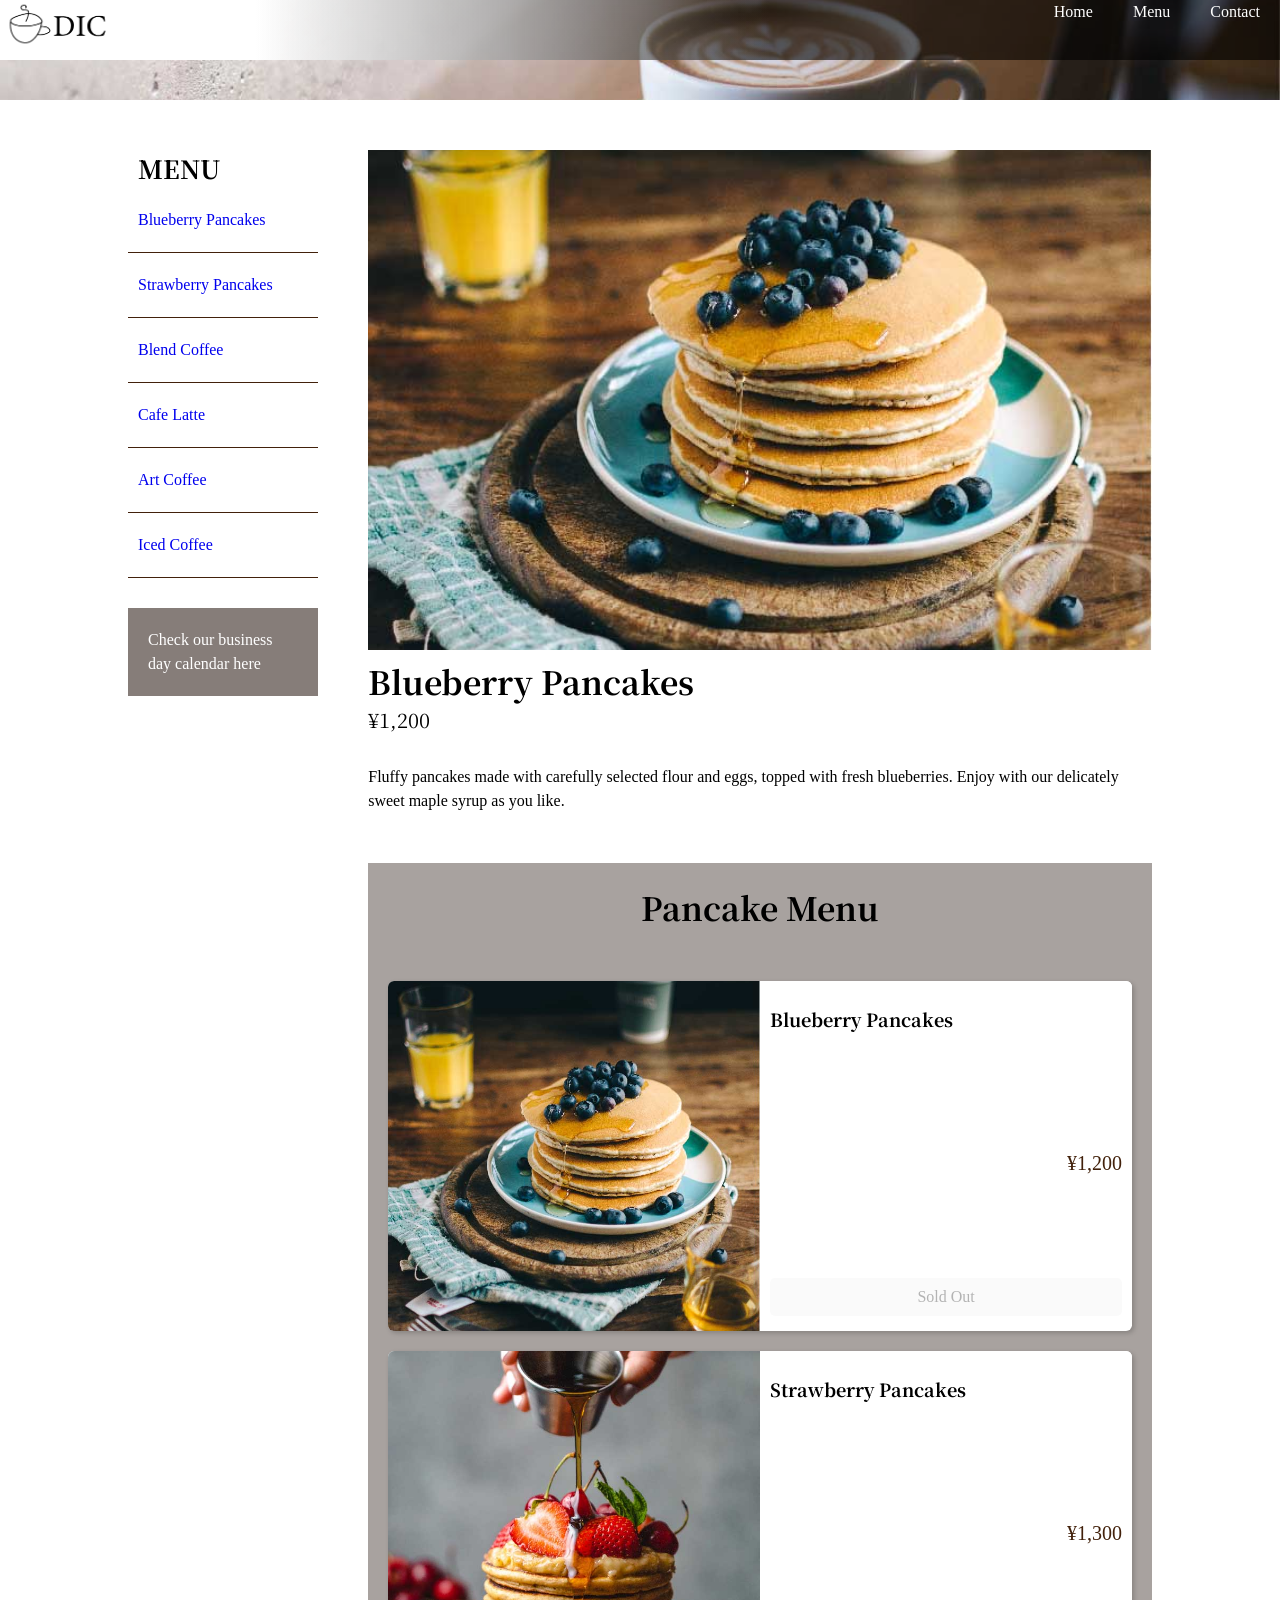
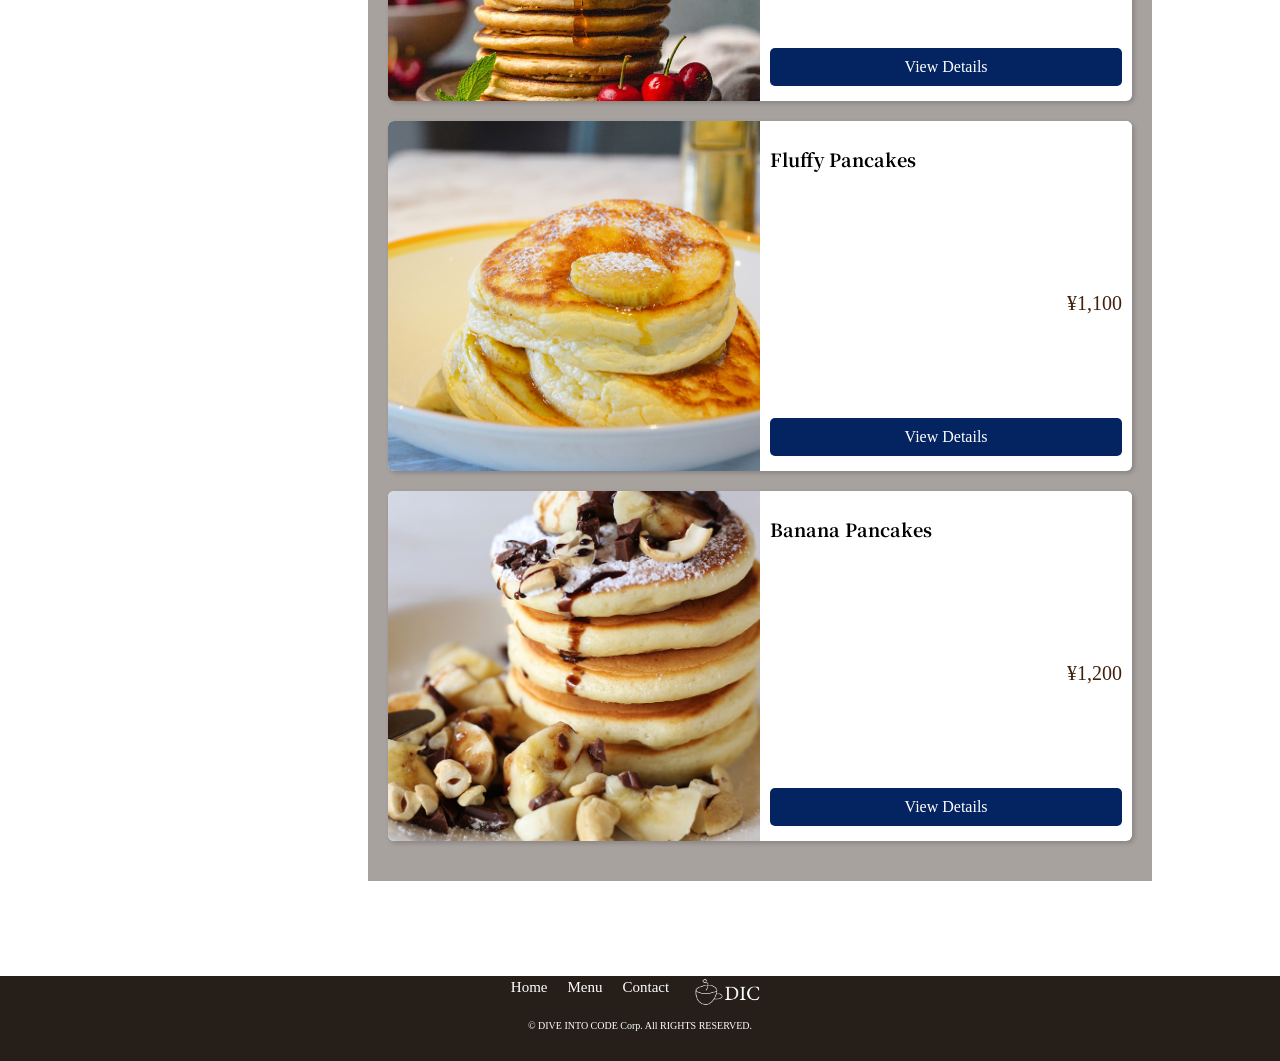
==== commit c629e49a: "Refactored CSS for pancake menu" ====
--- a/menu.html
+++ b/menu.html
@@ -1,7 +1,7 @@
 <!DOCTYPE html>
-<html>
+<html lang="en">
   <head>
-    <title>DIC cafe</title>
+    <title>DIC Cafe</title>
     <link href="css/normalize.css" rel="stylesheet">
     <link href="css/main.css" rel="stylesheet">
     <link href="https://fonts.googleapis.com/css2?family=Noto+Serif+JP:wght@400;700&display=swap" rel="stylesheet">
@@ -9,126 +9,102 @@
   <body>
     <header>
       <nav class="header_nav">
-        <a href="index.html"><img src="images/sample_logo_k.png" class="logo"></a>
+        <a href="index.html"><img src="images/sample_logo_k.png" class="logo" alt="DIC Cafe Logo"></a>
         <ul class="global_nav">
-          <a href="index.html" class="global_nav_item">
-            <li>Home</li>
-          </a>
-          <a href="menu.html" class="global_nav_item">
-            <li>Menu</li>
-          </a>
-          <a href="contact.html" class="global_nav_item">
-            <li>Contact</li>
-          </a>
+          <li><a href="index.html" class="global_nav_item">Home</a></li>
+          <li><a href="menu.html" class="global_nav_item">Menu</a></li>
+          <li><a href="#" class="global_nav_item">Contact</a></li>
         </ul>
       </nav>
       <div class="menu_key section_inner">
       </div>
     </header>
+
     <div class="wrapper section_inner">
       <nav class="side_menu">
         <h1 class="side_menu_title">MENU</h1>
         <ul>
-          <a href="blueberry_pancakes.html" class="side_menu_item">
-            <li>ブルーベリーパンケーキ</li>
-          </a>
-          <a href="strawberry_pancakes.html" class="side_menu_item">
-            <li>ストロベリーパンケーキ</li>
-          </a>
-          <a href="#" class="side_menu_item">
-            <li>ブレンドコーヒー</li>
-          </a>
-          <a href="#" class="side_menu_item">
-            <li>カフェラテ</li>
-          </a>
-          <a href="#" class="side_menu_item">
-            <li>アートコーヒー</li>
-          </a>
-          <a href="#" class="side_menu_item">
-            <li>アイスコーヒー</li>
-          </a>
+          <li><a href="blueberry_pancakes.html" class="side_menu_item">Blueberry Pancakes</a></li>
+          <li><a href="strawberry_pancakes.html" class="side_menu_item">Strawberry Pancakes</a></li>
+          <li><a href="#" class="side_menu_item">Blend Coffee</a></li>
+          <li><a href="#" class="side_menu_item">Cafe Latte</a></li>
+          <li><a href="#" class="side_menu_item">Art Coffee</a></li>
+          <li><a href="#" class="side_menu_item">Iced Coffee</a></li>
         </ul>
         <aside class="side_ad">
-          営業日カレンダーはこちらから
+          Check our business day calendar here
         </aside>
       </nav>
+
       <article class="main">
         <section>
-          <img src="images/sample_pancake1.jpg" class="menu_image">
-          <h1 class="menu_name">ブルーベリーパンケーキ</h1>
+          <img src="images/sample_pancake1.jpg" class="menu_image" alt="Blueberry Pancakes">
+          <h1 class="menu_name">Blueberry Pancakes</h1>
           <p class="menu_price">¥1,200</p>
           <p>
-            こだわりの小麦粉と卵を使い、ふっくらと焼き上げたパンケーキの上に、フレッシュなブルーベリーをトッピングしました。
-            お好みで上品な甘さのメープルシロップをかけてお召し上がりください。
+            Fluffy pancakes made with carefully selected flour and eggs,
+            topped with fresh blueberries. Enjoy with our delicately sweet
+            maple syrup as you like.
           </p>
         </section>
-       
+
         <section class="pancake_menu">
-          <h1 class="section_title">Pancake menu</h1>
+          <h1 class="section_title">Pancake Menu</h1>
           <ul class="menu_list">
             <li class="menu_item">
               <div class="menu_item_content">
-                <h2 class="menu_item_title">ブルーベリーパンケーキ</h2>
+                <h2 class="menu_item_title">Blueberry Pancakes</h2>
                 <p class="menu_item_price">¥1,200</p>
-                <button class="btn btn-disabled">品切れ中</button>
+                <button class="btn" disabled>Sold Out</button>
               </div>
-              <img src="images/sample_pancake1.jpg" class="menu_item_image">
+              <img src="images/sample_pancake1.jpg" class="menu_item_image" alt="Blueberry Pancakes">
             </li>
+
             <li class="menu_item">
               <div class="menu_item_content">
-                <h2 class="menu_item_title">ストロベリーパンケーキ</h2>
+                <h2 class="menu_item_title">Strawberry Pancakes</h2>
                 <p class="menu_item_price">¥1,300</p>
-                <button class="btn btn-detail">詳しく見る</button>
+                <button class="btn btn-detail">View Details</button>
               </div>
-              <img src="images/sample_pancake2.jpg" class="menu_item_image">
+              <img src="images/sample_pancake2.jpg" class="menu_item_image" alt="Strawberry Pancakes">
             </li>
+
             <li class="menu_item">
               <div class="menu_item_content">
-                <h2 class="menu_item_title">ふわふわパンケーキ</h2>
+                <h2 class="menu_item_title">Fluffy Pancakes</h2>
                 <p class="menu_item_price">¥1,100</p>
-                <button class="btn btn-detail">詳しく見る</button>
+                <button class="btn btn-detail">View Details</button>
               </div>
-              <img src="images/sample_pancake3.jpg" class="menu_item_image">
+              <img src="images/sample_pancake3.jpg" class="menu_item_image" alt="Fluffy Pancakes">
             </li>
+
             <li class="menu_item">
               <div class="menu_item_content">
-                <h2 class="menu_item_title">バナナパンケーキ</h2>
+                <h2 class="menu_item_title">Banana Pancakes</h2>
                 <p class="menu_item_price">¥1,200</p>
-                <button class="btn btn-detail">詳しく見る</button>
+                <button class="btn btn-detail">View Details</button>
               </div>
-              <img src="images/sample_pancake4.jpg" class="menu_item_image">
+              <img src="images/sample_pancake4.jpg" class="menu_item_image" alt="Banana Pancakes">
             </li>
           </ul>
         </section>
       </article>
     </div>
+
     <footer class="footer">
       <nav>
         <ul class="footer_nav">
-          <a href="index.html" class="footer_nav_item">
-            <li>Home</li>
-          </a>
-          <a href="menu.html" class="footer_nav_item">
-            <li>Menu</li>
-          </a>
-          <a href="contact.html" class="footer_nav_item">
-            <li>Contact</li>
-          </a>
-          <a href="index.html" class="footer_nav_item">
-            <li>
-              <img src="images/sample_logo_w.png" class="footer_logo">
-            </li>
-          </a>
+          <li><a href="index.html" class="footer_nav_item">Home</a></li>
+          <li><a href="menu.html" class="footer_nav_item">Menu</a></li>
+          <li><a href="contact.html" class="footer_nav_item">Contact</a></li>
+          <li>
+            <a href="index.html" class="footer_nav_item">
+              <img src="images/sample_logo_w.png" class="footer_logo" alt="DIC Cafe Logo">
+            </a>
+          </li>
         </ul>
       </nav>
       <p class="footer_right">© DIVE INTO CODE Corp. All RIGHTS RESERVED.</p>
     </footer>
   </body>
 </html>
-          
-         
-         
-                
-                
-      
-          
--- a/css/main.css
+++ b/css/main.css
@@ -1,4 +1,5 @@
 @import 'bulma/css/bulma.css';
+
 html {
   height: 100%;
 }
@@ -11,7 +12,7 @@
   text-align: center;
 }
 
-/* header */
+/* ---------- Header ---------- */
 .header_nav {
   background: linear-gradient(90deg, #fff 20%, rgba(0,0,0,.6) 60%);
   display: flex;
@@ -27,7 +28,7 @@
   display: flex;
   align-items: center;
 }
-.logo img{
+.logo img {
   width: 100%;
 }
 .global_nav {
@@ -48,7 +49,7 @@
   color: #42210b;
 }
 
-/* footer */
+/* ---------- Footer ---------- */
 .footer {
   width: 100%;
   background: #251e19;
@@ -80,7 +81,7 @@
   font-size: 10px;
 }
 
-/* キービジュアル */
+/* ---------- Key Visual ---------- */
 .key {
   height: 500px;
   background: center / cover no-repeat url("../images/sample_key.jpg");
@@ -89,11 +90,11 @@
   justify-content: center;
   font-family: 'Noto Serif JP', serif;
 }
-.key h1{
+.key h1 {
   font-size: 2.5rem;
 }
 
-/* コンセプトセクション */
+/* ---------- Concept Section ---------- */
 .concept_inner {
   display: flex;
   justify-content: space-between;
@@ -105,7 +106,7 @@
   width: 35%;
 }
 
-/* セクション共通 */
+/* ---------- Common Section Styles ---------- */
 .section_inner {
   padding: 50px 10% 30px;
 }
@@ -115,7 +116,7 @@
   margin-bottom: 50px;
 }
 
-/* 店舗情報セクション */
+/* ---------- Store Information Section ---------- */
 .info {
   display: flex;
 }
@@ -127,7 +128,7 @@
   width: 100%;
   padding-top: 56.25%;
 }
-.frame_child{
+.frame_child {
   position: absolute;
   top: 0;
   right: 0;
@@ -135,7 +136,7 @@
   height: 100%;
 }
 
-/* メニューセクション */
+/* ---------- Menu Section ---------- */
 .menu_section {
   background: url("../images/sample_menu_bg.jpg") no-repeat bottom;
   background-attachment: fixed;
@@ -170,8 +171,7 @@
   padding: 10px;
 }
 
-
-/* メニューページ */
+/* ---------- Menu Page ---------- */
 .menu_key {
   height: 100px;
   background: url("../images/sample_key.jpg") no-repeat center;
@@ -185,7 +185,7 @@
   width: calc(100% - 200px);
 }
 
-/* メニューページ - サイドメニュー */
+/* ---------- Menu Page - Side Menu ---------- */
 .side_menu {
   width: 200px;
 }
@@ -210,7 +210,7 @@
   margin: 30px 0;
 }
 
-/* メニューページ - メイン */
+/* ---------- Menu Page - Main ---------- */
 .menu_image {
   width: 100%;
   height: 500px;
@@ -226,67 +226,76 @@
 }
 
 .pancake_menu {
-  display: flex;
-  flex-direction: column;
   background: rgba(83,71,65,.5);
   padding: 20px;
   margin-top: 50px;
 }
 
-/* メニューアイテムコンポーネント */
+/* ---------- Menu Item Component ---------- */
 .menu_list {
   display: flex;
-  flex-direction: column;
-  /*justify-content: space-between;
-  flex-wrap: wrap;*/
+  justify-content: space-between;
+  flex-wrap: wrap;
 }
 
 .menu_list_recommended {
-  /* トップページのメニューリストには別途paddingの設定（マルチクラス） */
+  /* For the top page menu list, set extra padding (multi-class) */
   padding-bottom: 50px;
 }
 
+.menu-item {
+  width: 49%;
+  display: flex;
+  flex-direction: row-reverse;
+  box-shadow: 2px 2px 5px rgba(0,0,0,0.2);
+  margin-bottom: 20px;
+}
 .menu_item {
-  width: 100%;
-  display: flex;
+  display: flex;           /* image on one side, text on the other */
   flex-direction: row-reverse;
-  box-shadow: 2px 2px 5px rgba(0,0,0,0.4);
+  align-items: flex-start;
+  width: 100%;
   margin-bottom: 20px;
-}
+  background: #fff;
+  box-shadow: 2px 2px 5px rgba(0,0,0,0.2);
+  border-radius: 6px;
+  overflow: hidden;
+}
+
 .menu_item_content {
-  width: 45%;
+  width: 50%;
   padding: 10px;
   display: flex;
   flex-direction: column;
   justify-content: space-between;
   background: #fff;
+  gap: 100px;
 }
 .menu_item_image {
-  width: 55%;
+  width: 50%;
   object-fit: cover;
-  height: 300px;
+  height: 350px;
 }
 .menu_item_price {
   color: #42210b;
-  font-size: 18px;
+  font-size: 20px;
   text-align: right;
 }
-
 .menu_item_title {
   font-size: 18px;
   font-family: 'Noto Serif JP', serif;
 }
 
-/* ボタンコンポーネント */
+/* ---------- Button Component ---------- */
 .btn {
   padding: 10px 20px;
   border: none;
   border-radius: 5px;
 }
 .btn-detail {
-  background:#2e58a6;
+  background: #032461;
   color: #fff;
 }
 .btn-disabled {
-  background: rgba(0,0,0,0.3);
-}
+  background: rgba(66, 66, 66, 0.3);
+}
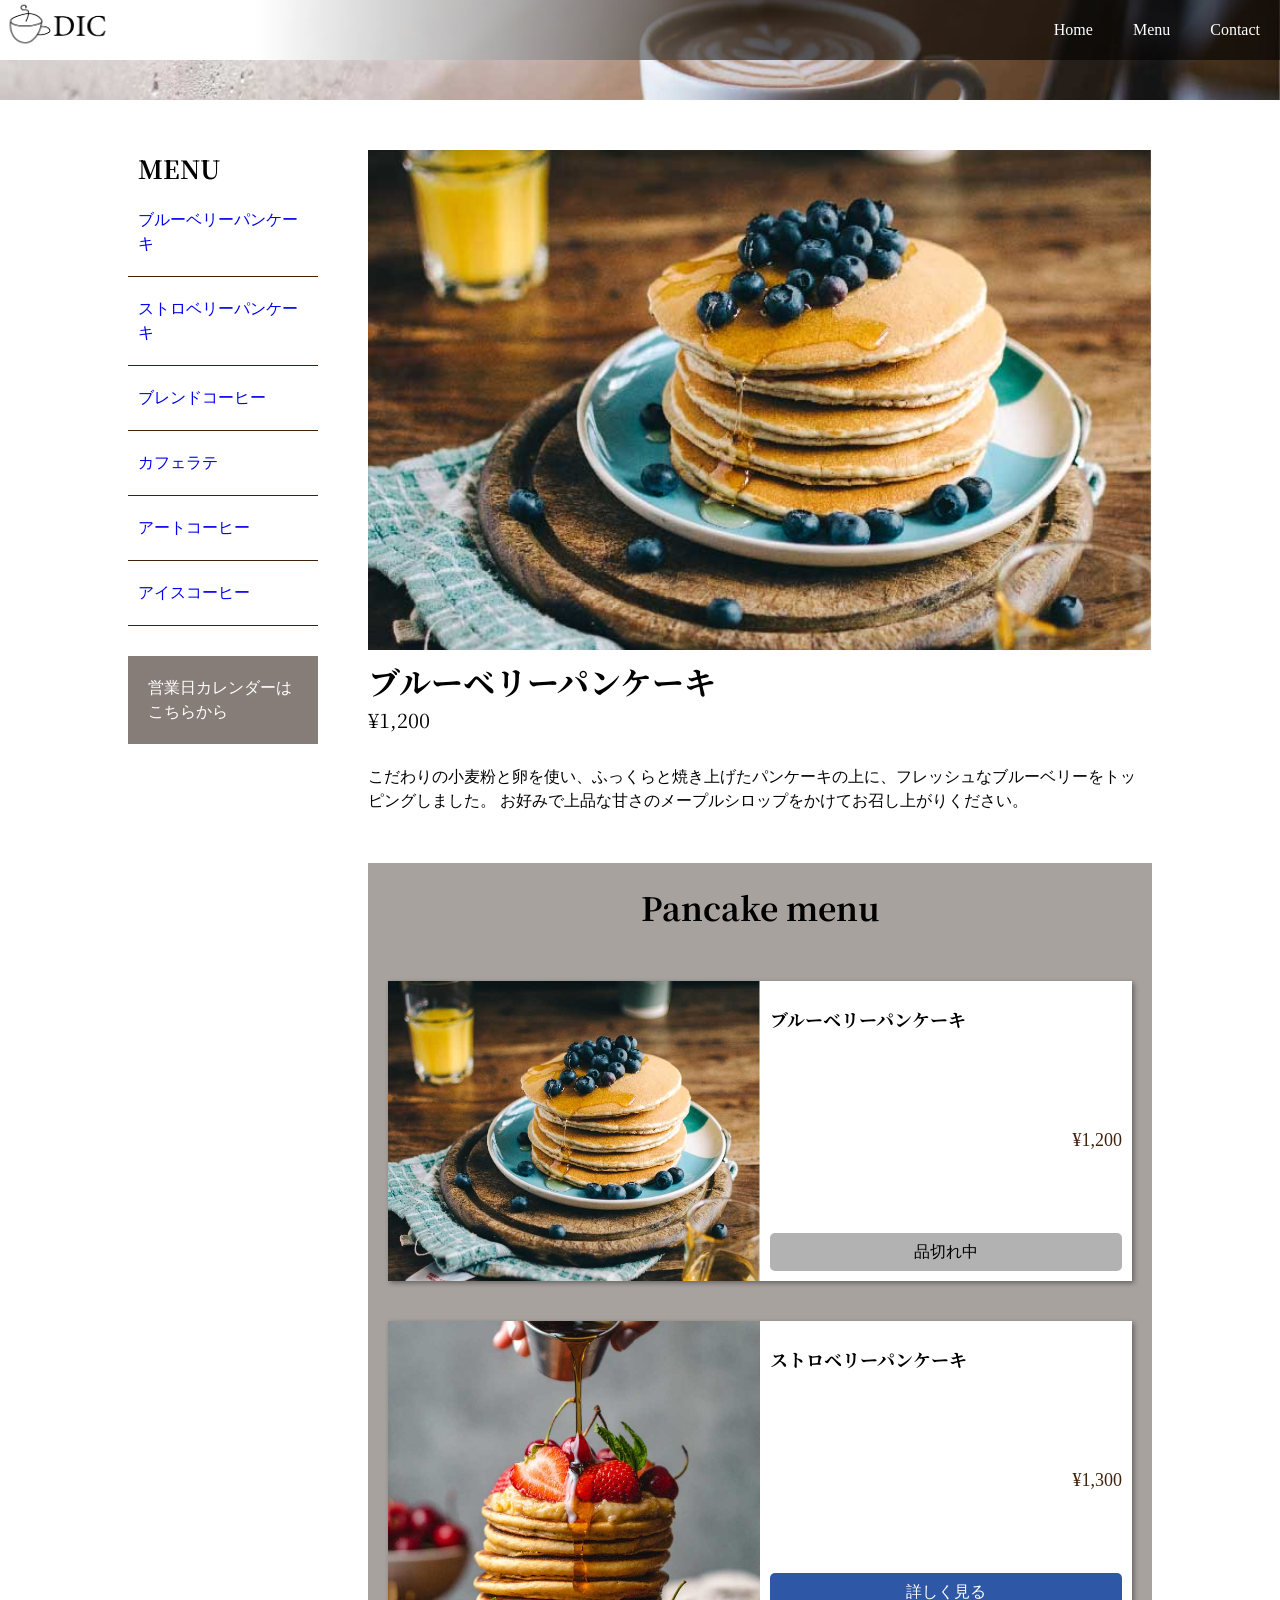
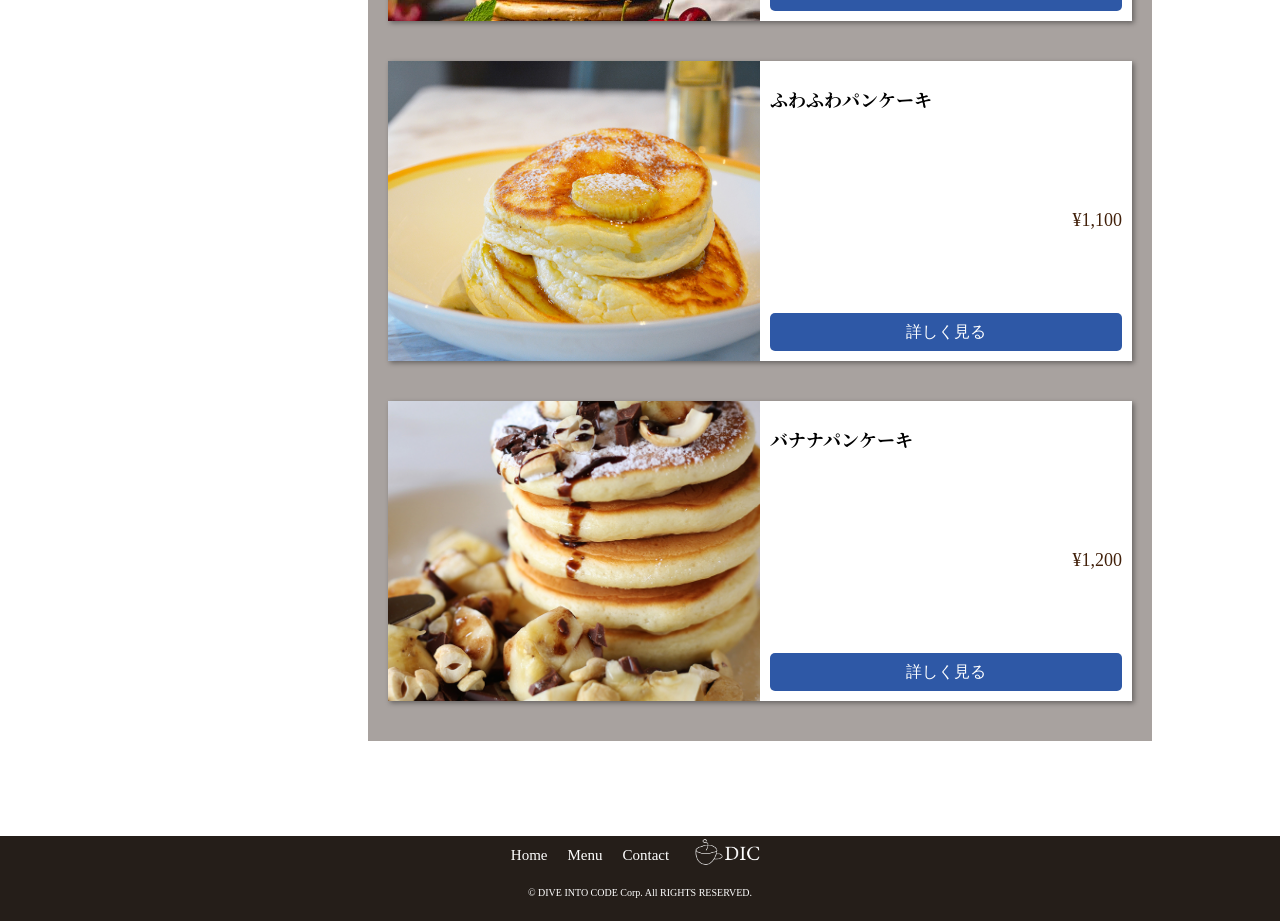
==== commit 6cdf4cdc: "Make the Pancake menu a single column" ====
--- a/menu.html
+++ b/menu.html
@@ -1,7 +1,7 @@
 <!DOCTYPE html>
-<html lang="en">
+<html>
   <head>
-    <title>DIC Cafe</title>
+    <title>DIC cafe</title>
     <link href="css/normalize.css" rel="stylesheet">
     <link href="css/main.css" rel="stylesheet">
     <link href="https://fonts.googleapis.com/css2?family=Noto+Serif+JP:wght@400;700&display=swap" rel="stylesheet">
@@ -9,102 +9,120 @@
   <body>
     <header>
       <nav class="header_nav">
-        <a href="index.html"><img src="images/sample_logo_k.png" class="logo" alt="DIC Cafe Logo"></a>
+        <a href="index.html"><img src="images/sample_logo_k.png" class="logo"></a>
         <ul class="global_nav">
-          <li><a href="index.html" class="global_nav_item">Home</a></li>
-          <li><a href="menu.html" class="global_nav_item">Menu</a></li>
-          <li><a href="#" class="global_nav_item">Contact</a></li>
+          <a href="index.html" class="global_nav_item">
+            <li>Home</li>
+          </a>
+          <a href="menu.html" class="global_nav_item">
+            <li>Menu</li>
+          </a>
+          <a href="contact.html" class="global_nav_item">
+            <li>Contact</li>
+          </a>
         </ul>
       </nav>
       <div class="menu_key section_inner">
       </div>
     </header>
-
     <div class="wrapper section_inner">
       <nav class="side_menu">
         <h1 class="side_menu_title">MENU</h1>
         <ul>
-          <li><a href="blueberry_pancakes.html" class="side_menu_item">Blueberry Pancakes</a></li>
-          <li><a href="strawberry_pancakes.html" class="side_menu_item">Strawberry Pancakes</a></li>
-          <li><a href="#" class="side_menu_item">Blend Coffee</a></li>
-          <li><a href="#" class="side_menu_item">Cafe Latte</a></li>
-          <li><a href="#" class="side_menu_item">Art Coffee</a></li>
-          <li><a href="#" class="side_menu_item">Iced Coffee</a></li>
+          <a href="blueberry_pancakes.html" class="side_menu_item">
+            <li>ブルーベリーパンケーキ</li>
+          </a>
+          <a href="strawberry_pancakes.html" class="side_menu_item">
+            <li>ストロベリーパンケーキ</li>
+          </a>
+          <a href="#" class="side_menu_item">
+            <li>ブレンドコーヒー</li>
+          </a>
+          <a href="#" class="side_menu_item">
+            <li>カフェラテ</li>
+          </a>
+          <a href="#" class="side_menu_item">
+            <li>アートコーヒー</li>
+          </a>
+          <a href="#" class="side_menu_item">
+            <li>アイスコーヒー</li>
+          </a>
         </ul>
         <aside class="side_ad">
-          Check our business day calendar here
+          営業日カレンダーはこちらから
         </aside>
       </nav>
-
       <article class="main">
         <section>
-          <img src="images/sample_pancake1.jpg" class="menu_image" alt="Blueberry Pancakes">
-          <h1 class="menu_name">Blueberry Pancakes</h1>
+          <img src="images/sample_pancake1.jpg" class="menu_image">
+          <h1 class="menu_name">ブルーベリーパンケーキ</h1>
           <p class="menu_price">¥1,200</p>
           <p>
-            Fluffy pancakes made with carefully selected flour and eggs,
-            topped with fresh blueberries. Enjoy with our delicately sweet
-            maple syrup as you like.
+            こだわりの小麦粉と卵を使い、ふっくらと焼き上げたパンケーキの上に、フレッシュなブルーベリーをトッピングしました。
+            お好みで上品な甘さのメープルシロップをかけてお召し上がりください。
           </p>
         </section>
-
+       
         <section class="pancake_menu">
-          <h1 class="section_title">Pancake Menu</h1>
-          <ul class="menu_list">
+          <h1 class="section_title">Pancake menu</h1>
+          <!-- menu_listに1列表示のモディファイアをマルチクラスで追加 -->
+          <ul class="menu_list menu_list_pancake">
             <li class="menu_item">
               <div class="menu_item_content">
-                <h2 class="menu_item_title">Blueberry Pancakes</h2>
+                <h2 class="menu_item_title">ブルーベリーパンケーキ</h2>
                 <p class="menu_item_price">¥1,200</p>
-                <button class="btn" disabled>Sold Out</button>
+                <button class="btn btn-disabled">品切れ中</button>
               </div>
-              <img src="images/sample_pancake1.jpg" class="menu_item_image" alt="Blueberry Pancakes">
+              <img src="images/sample_pancake1.jpg" class="menu_item_image">
             </li>
-
             <li class="menu_item">
               <div class="menu_item_content">
-                <h2 class="menu_item_title">Strawberry Pancakes</h2>
+                <h2 class="menu_item_title">ストロベリーパンケーキ</h2>
                 <p class="menu_item_price">¥1,300</p>
-                <button class="btn btn-detail">View Details</button>
+                <button class="btn btn-detail">詳しく見る</button>
               </div>
-              <img src="images/sample_pancake2.jpg" class="menu_item_image" alt="Strawberry Pancakes">
+              <img src="images/sample_pancake2.jpg" class="menu_item_image">
             </li>
-
             <li class="menu_item">
               <div class="menu_item_content">
-                <h2 class="menu_item_title">Fluffy Pancakes</h2>
+                <h2 class="menu_item_title">ふわふわパンケーキ</h2>
                 <p class="menu_item_price">¥1,100</p>
-                <button class="btn btn-detail">View Details</button>
+                <button class="btn btn-detail">詳しく見る</button>
               </div>
-              <img src="images/sample_pancake3.jpg" class="menu_item_image" alt="Fluffy Pancakes">
+              <img src="images/sample_pancake3.jpg" class="menu_item_image">
             </li>
-
             <li class="menu_item">
               <div class="menu_item_content">
-                <h2 class="menu_item_title">Banana Pancakes</h2>
+                <h2 class="menu_item_title">バナナパンケーキ</h2>
                 <p class="menu_item_price">¥1,200</p>
-                <button class="btn btn-detail">View Details</button>
+                <button class="btn btn-detail">詳しく見る</button>
               </div>
-              <img src="images/sample_pancake4.jpg" class="menu_item_image" alt="Banana Pancakes">
+              <img src="images/sample_pancake4.jpg" class="menu_item_image">
             </li>
           </ul>
         </section>
       </article>
     </div>
-
     <footer class="footer">
       <nav>
         <ul class="footer_nav">
-          <li><a href="index.html" class="footer_nav_item">Home</a></li>
-          <li><a href="menu.html" class="footer_nav_item">Menu</a></li>
-          <li><a href="contact.html" class="footer_nav_item">Contact</a></li>
-          <li>
-            <a href="index.html" class="footer_nav_item">
-              <img src="images/sample_logo_w.png" class="footer_logo" alt="DIC Cafe Logo">
-            </a>
-          </li>
+          <a href="index.html" class="footer_nav_item">
+            <li>Home</li>
+          </a>
+          <a href="menu.html" class="footer_nav_item">
+            <li>Menu</li>
+          </a>
+          <a href="contact.html" class="footer_nav_item">
+            <li>Contact</li>
+          </a>
+          <a href="index.html" class="footer_nav_item">
+            <li>
+              <img src="images/sample_logo_w.png" class="footer_logo">
+            </li>
+          </a>
         </ul>
       </nav>
       <p class="footer_right">© DIVE INTO CODE Corp. All RIGHTS RESERVED.</p>
     </footer>
   </body>
-</html>
+</html>
--- a/css/main.css
+++ b/css/main.css
@@ -1,5 +1,4 @@
 @import 'bulma/css/bulma.css';
-
 html {
   height: 100%;
 }
@@ -12,7 +11,7 @@
   text-align: center;
 }
 
-/* ---------- Header ---------- */
+/* header */
 .header_nav {
   background: linear-gradient(90deg, #fff 20%, rgba(0,0,0,.6) 60%);
   display: flex;
@@ -28,7 +27,7 @@
   display: flex;
   align-items: center;
 }
-.logo img {
+.logo img{
   width: 100%;
 }
 .global_nav {
@@ -49,7 +48,7 @@
   color: #42210b;
 }
 
-/* ---------- Footer ---------- */
+/* footer */
 .footer {
   width: 100%;
   background: #251e19;
@@ -81,7 +80,7 @@
   font-size: 10px;
 }
 
-/* ---------- Key Visual ---------- */
+/* キービジュアル */
 .key {
   height: 500px;
   background: center / cover no-repeat url("../images/sample_key.jpg");
@@ -90,11 +89,11 @@
   justify-content: center;
   font-family: 'Noto Serif JP', serif;
 }
-.key h1 {
+.key h1{
   font-size: 2.5rem;
 }
 
-/* ---------- Concept Section ---------- */
+/* コンセプトセクション */
 .concept_inner {
   display: flex;
   justify-content: space-between;
@@ -106,7 +105,7 @@
   width: 35%;
 }
 
-/* ---------- Common Section Styles ---------- */
+/* セクション共通 */
 .section_inner {
   padding: 50px 10% 30px;
 }
@@ -116,7 +115,7 @@
   margin-bottom: 50px;
 }
 
-/* ---------- Store Information Section ---------- */
+/* 店舗情報セクション */
 .info {
   display: flex;
 }
@@ -128,7 +127,7 @@
   width: 100%;
   padding-top: 56.25%;
 }
-.frame_child {
+.frame_child{
   position: absolute;
   top: 0;
   right: 0;
@@ -136,7 +135,7 @@
   height: 100%;
 }
 
-/* ---------- Menu Section ---------- */
+/* メニューセクション */
 .menu_section {
   background: url("../images/sample_menu_bg.jpg") no-repeat bottom;
   background-attachment: fixed;
@@ -171,7 +170,8 @@
   padding: 10px;
 }
 
-/* ---------- Menu Page ---------- */
+
+/* メニューページ */
 .menu_key {
   height: 100px;
   background: url("../images/sample_key.jpg") no-repeat center;
@@ -185,7 +185,7 @@
   width: calc(100% - 200px);
 }
 
-/* ---------- Menu Page - Side Menu ---------- */
+/* メニューページ - サイドメニュー */
 .side_menu {
   width: 200px;
 }
@@ -210,7 +210,7 @@
   margin: 30px 0;
 }
 
-/* ---------- Menu Page - Main ---------- */
+/* メニューページ - メイン */
 .menu_image {
   width: 100%;
   height: 500px;
@@ -231,7 +231,7 @@
   margin-top: 50px;
 }
 
-/* ---------- Menu Item Component ---------- */
+/* メニューアイテムコンポーネント */
 .menu_list {
   display: flex;
   justify-content: space-between;
@@ -239,63 +239,75 @@
 }
 
 .menu_list_recommended {
-  /* For the top page menu list, set extra padding (multi-class) */
+  /* トップページのメニューリストには別途paddingの設定（マルチクラス） */
   padding-bottom: 50px;
 }
 
-.menu-item {
+.menu_item {
   width: 49%;
   display: flex;
   flex-direction: row-reverse;
-  box-shadow: 2px 2px 5px rgba(0,0,0,0.2);
+  box-shadow: 2px 2px 5px rgba(0,0,0,0.4);
   margin-bottom: 20px;
 }
-.menu_item {
-  display: flex;           /* image on one side, text on the other */
-  flex-direction: row-reverse;
-  align-items: flex-start;
-  width: 100%;
-  margin-bottom: 20px;
+.menu_item_content {
+  width: 45%;
+  padding: 10px;
+  display: flex;
+  flex-direction: column;
+  justify-content: space-between;
   background: #fff;
-  box-shadow: 2px 2px 5px rgba(0,0,0,0.2);
-  border-radius: 6px;
-  overflow: hidden;
-}
-
-.menu_item_content {
-  width: 50%;
-  padding: 10px;
-  display: flex;
-  flex-direction: column;
-  justify-content: space-between;
-  background: #fff;
-  gap: 100px;
 }
 .menu_item_image {
-  width: 50%;
+  width: 55%;
   object-fit: cover;
-  height: 350px;
+  height: 300px;
 }
 .menu_item_price {
   color: #42210b;
-  font-size: 20px;
+  font-size: 18px;
   text-align: right;
 }
+
 .menu_item_title {
   font-size: 18px;
   font-family: 'Noto Serif JP', serif;
 }
 
-/* ---------- Button Component ---------- */
+/* ボタンコンポーネント */
 .btn {
   padding: 10px 20px;
   border: none;
   border-radius: 5px;
 }
 .btn-detail {
-  background: #032461;
+  background:#2e58a6;
   color: #fff;
 }
 .btn-disabled {
-  background: rgba(66, 66, 66, 0.3);
-}
+  background: rgba(0,0,0,0.3);
+}
+.pancake_menu .menu_list {
+  display: flex;
+  flex-direction: column;
+  gap: 20px;
+}
+
+.pancake_menu .menu_item {
+  width: 100%;
+  display: flex;
+  flex-direction: row-reverse;
+  justify-content: space-between;
+  align-items: center;
+}
+
+.pancake_menu .menu_item_image {
+  width: 50%;
+  object-fit: cover;
+  height: 300px;
+}
+
+.pancake_menu .menu_item_content {
+  flex: 1;
+  height: 300px;
+}
